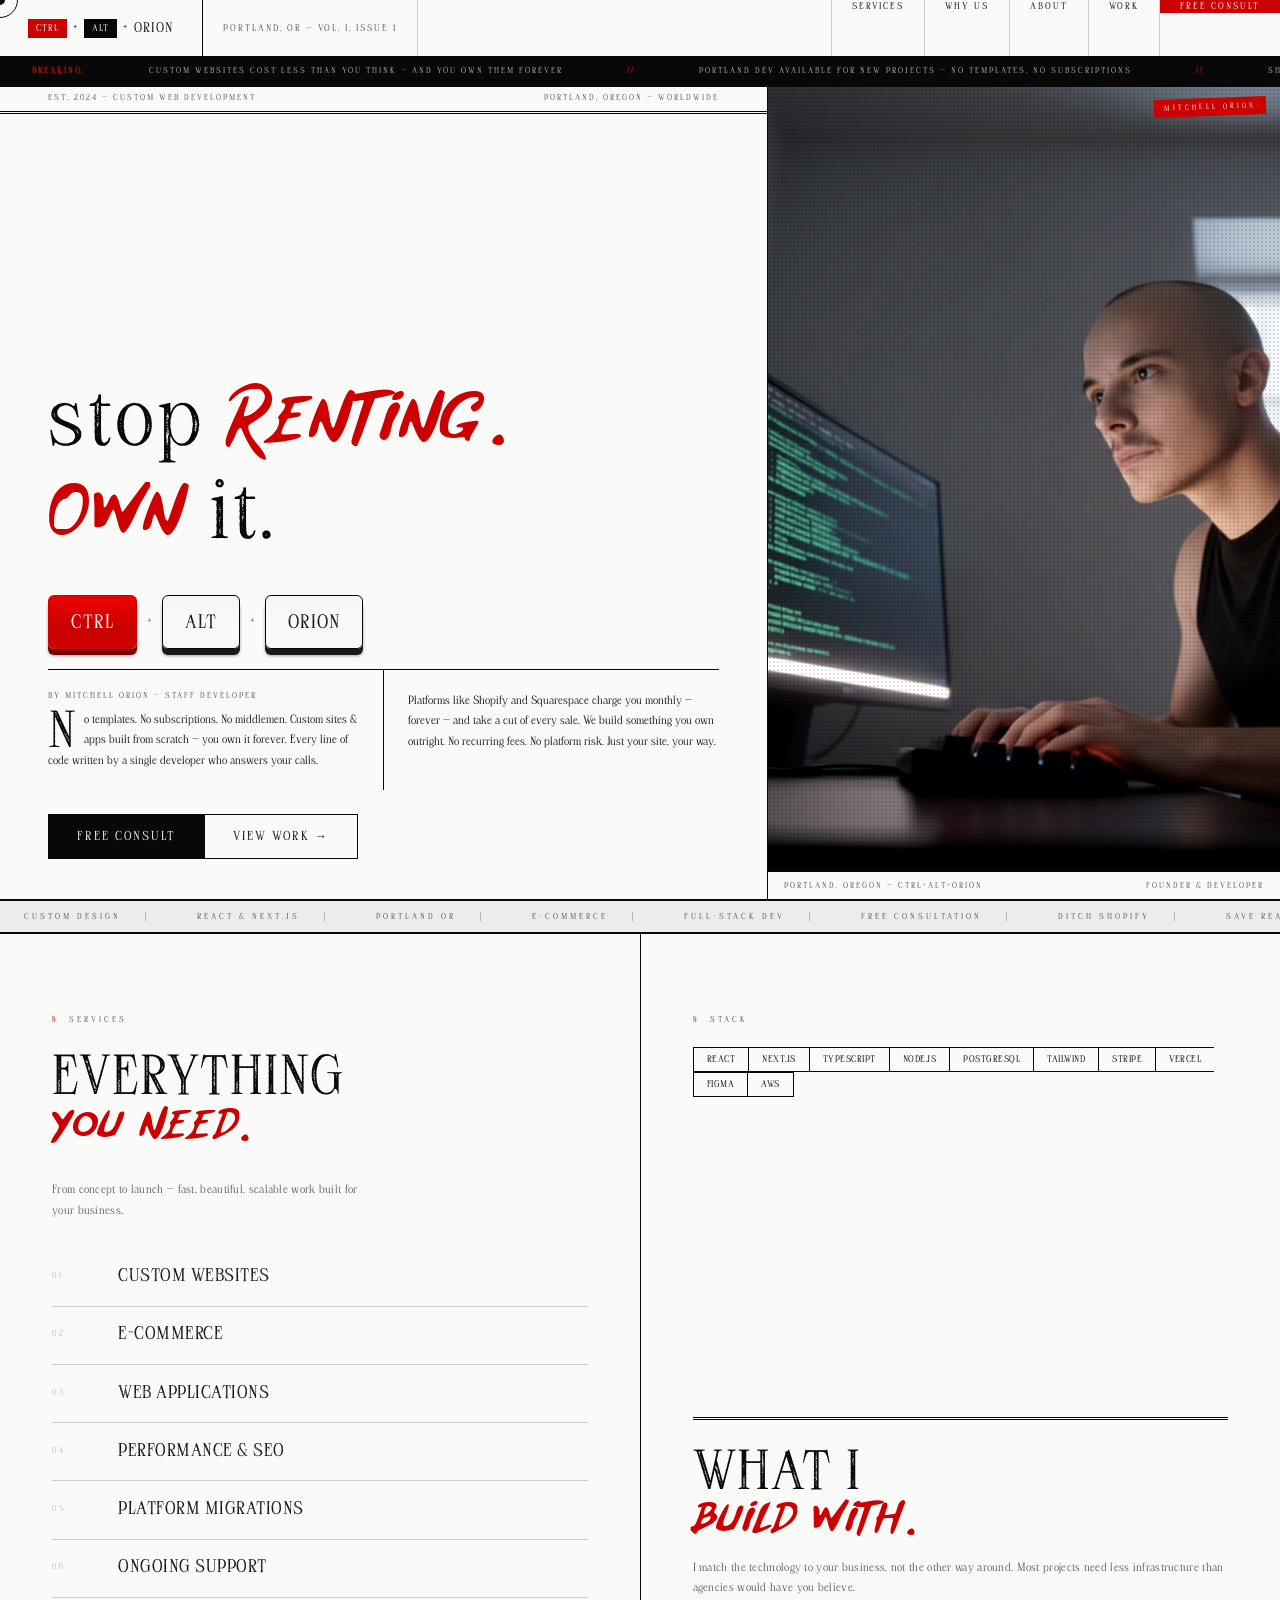
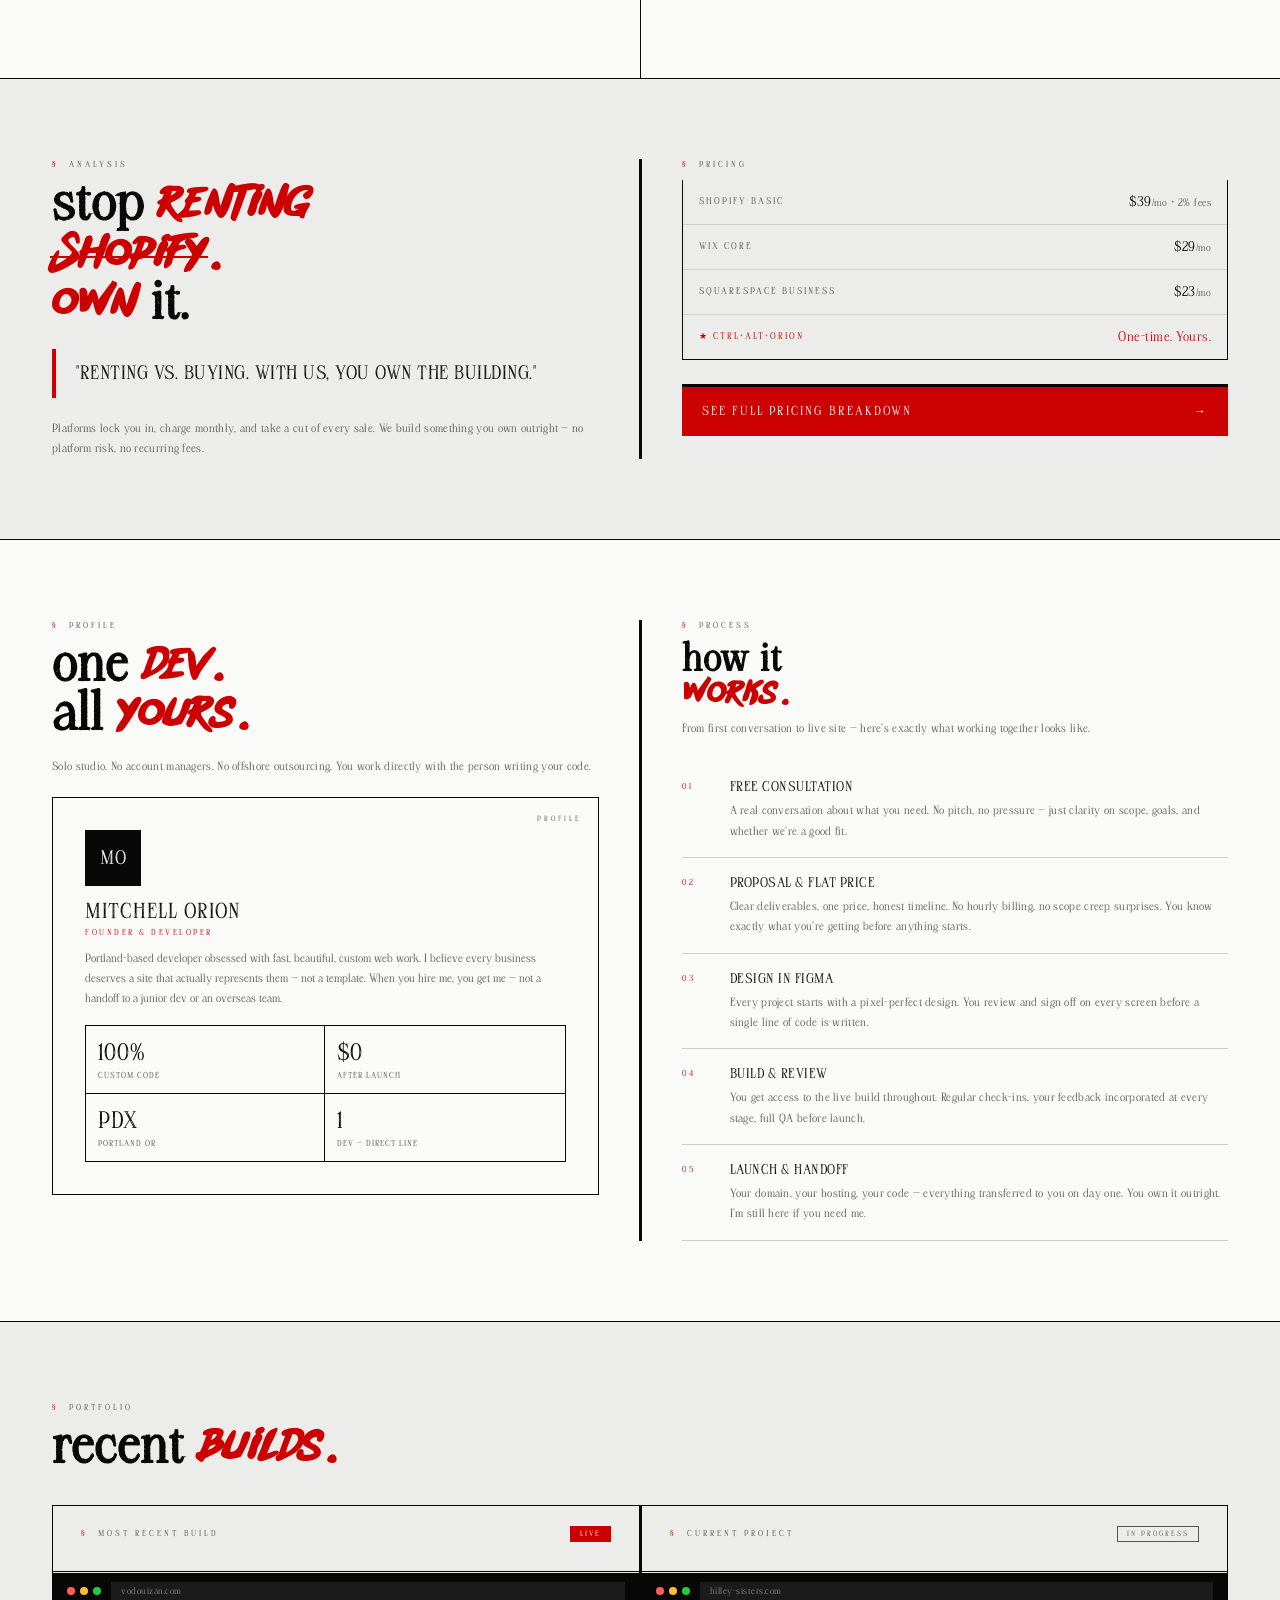
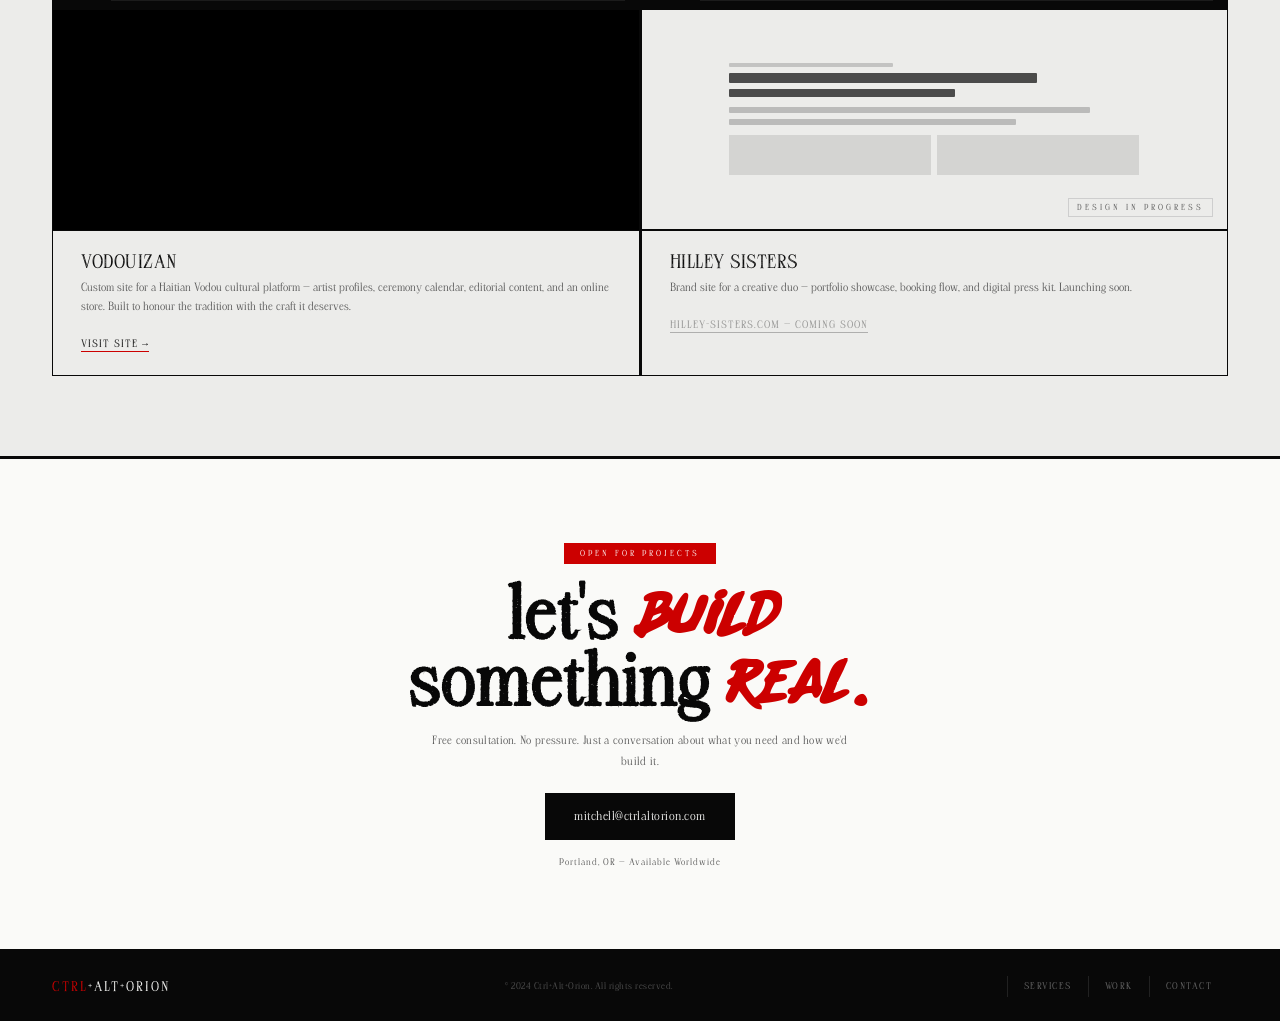
==== index.html @ b503954f "fix: rename v4d.html to index.html for Netlify deploy Netlify requires index.html as the default ent" ====
<!DOCTYPE html>
<html lang="en">
<head>
<meta charset="UTF-8"/><meta name="viewport" content="width=device-width,initial-scale=1.0"/>
<title>Ctrl+Alt+Orion — Broadsheet</title>
<style>
@import url("webfonts/Relaxe/stylesheet.css");
@import url("webfonts/Helvena_Black/stylesheet.css");
@import url('https://fonts.googleapis.com/css2?family=Playfair+Display:ital,wght@0,700;1,400&family=Inter:wght@300;400;500&display=swap');

@font-face{
    font-family: Relaxe;
    src: url('fonts/RailwayGank.ttf')format('truetype');
}
@font-face{
    font-family: 'GhostinJingle';
    src: url('fonts/GhostinJingle.ttf') format('truetype');
}
@font-face{
    font-family: 'ClevonStamp';
    src: url('fonts/ClevonStamp.ttf') format('truetype');
}
@font-face{
    font-family: "Helvena Black";
    font-style: normal;
    font-variant: normal;
    font-weight: 300;
    line-height: 0pc;
}
*,*::before,*::after{margin:0;padding:0;box-sizing:border-box;}
:root{
  --bg:#FAFAF8;--ink:#080808;--red:#CC0000;--muted:#555;--light:#ECECEA;
  --border:1px solid #CECECE;--border-ink:1px solid #080808;
}
html{scroll-behavior:smooth;}
body{background:var(--bg);color:var(--ink);font-family:'ClevonStamp',monospace;overflow-x:hidden;cursor:none;}

/* CURSOR */
#cd{width:10px;height:10px;background:var(--ink);border-radius:50%;position:fixed;top:0;left:0;pointer-events:none;z-index:9999;transform:translate(-50%,-50%);}
#cr{width:36px;height:36px;border:var(--border-ink);border-radius:50%;position:fixed;top:0;left:0;pointer-events:none;z-index:9998;transform:translate(-50%,-50%);transition:width .15s,height .15s;}
body.ch #cr{width:52px;height:52px;border-color:var(--red);}
body.ch #cd{background:var(--red);}

/* HUD */
#hud{position:fixed;bottom:0;right:0;z-index:500;background:var(--ink);color:var(--bg);padding:8px 18px;font-family:'ClevonStamp',monospace;font-size:9px;letter-spacing:3px;text-transform:uppercase;border-top:var(--border-ink);border-left:var(--border-ink);opacity:0;transition:opacity .2s;}
#hud.vis{opacity:1;}

@keyframes fu{from{opacity:0;transform:translateY(20px)}to{opacity:1;transform:translateY(0)}}
@keyframes mq{0%{transform:translateX(0)}100%{transform:translateX(-50%)}}
@keyframes tickertape{0%{transform:translateX(0)}100%{transform:translateX(-50%)}}
@keyframes blink{0%,100%{opacity:1}50%{opacity:0}}
/* newsprint noise */
@keyframes noise{0%{background-position:0 0}100%{background-position:100% 100%}}

/* NAV — masthead */
#nav{position:fixed;inset:0 0 auto 0;z-index:200;background:var(--bg);border-bottom:3px solid var(--ink);}
.nav-top{display:flex;align-items:stretch;height:56px;}
.nav-logo{font-family:'ClevonStamp',sans-serif;font-size:13px;letter-spacing:1px;text-decoration:none;color:var(--ink);display:flex;align-items:center;padding:0 28px;border-right:var(--border-ink);text-transform:uppercase;gap:6px;}
.nkm{display:inline-flex;align-items:center;justify-content:center;background:var(--ink);padding:3px 8px;font-size:9px;letter-spacing:1px;color:var(--bg);}
.nkm.c{background:var(--red);color:#fff;}
.nav-date{display:flex;align-items:center;padding:0 20px;font-size:9px;letter-spacing:2px;color:var(--muted);text-transform:uppercase;border-right:var(--border);}
.nav-links{display:flex;align-items:stretch;list-style:none;margin-left:auto;}
.nav-links li{border-left:var(--border);}
.nav-links a{display:flex;align-items:center;padding:0 20px;font-size:9px;letter-spacing:2px;text-transform:uppercase;text-decoration:none;color:var(--ink);transition:background .12s,color .12s;}
.nav-links a:hover{background:var(--ink);color:var(--bg);}
.nav-links a.cta{background:var(--red);color:#fff;}
.nav-links a.cta:hover{background:var(--ink);}
/* ticker below nav */
.ticker{background:var(--ink);color:var(--bg);overflow:hidden;height:28px;display:flex;align-items:center;font-size:8px;letter-spacing:2px;text-transform:uppercase;}
.ticker-inner{display:flex;white-space:nowrap;width:max-content;animation:tickertape 20s linear infinite;}
.tick{padding:0 32px;color:rgba(255,255,255,.7);}
.tick.red{color:var(--red);font-weight:bold;}
#nav-toggle{display:none;align-items:center;justify-content:center;background:none;border:none;border-left:var(--border);cursor:none;padding:0 20px;margin-left:auto;}
#nav-toggle span{display:block;width:18px;height:1.5px;background:var(--ink);margin:4.5px 0;}
#mmenu{display:none;position:fixed;inset:0;z-index:190;background:var(--bg);flex-direction:column;align-items:flex-start;justify-content:center;gap:0;border-right:var(--border-ink);}
#mmenu.open{display:flex;}
#mmenu a{font-family:'ClevonStamp',sans-serif;font-size:clamp(28px,6vw,56px);color:var(--ink);text-decoration:none;letter-spacing:2px;text-transform:uppercase;padding:16px 52px;border-bottom:var(--border-ink);width:100%;transition:background .12s;}
#mmenu a:first-child{border-top:var(--border-ink);}
#mmenu a:hover{background:var(--light);}

/* HERO — broadsheet layout */
#hero{min-height:100vh;display:grid;grid-template-columns:1fr 40%;position:relative;overflow:hidden;padding-top:84px;border-bottom:var(--border-ink);}
.hero-left{display:grid;grid-template-rows:auto 1fr;border-right:var(--border-ink);}
.hero-col1{padding:40px 48px;display:flex;flex-direction:column;justify-content:flex-end;}
.edition-bar{display:flex;align-items:center;justify-content:space-between;padding:8px 48px;border-bottom:3px double var(--ink);background:var(--bg);}
.edition-l{font-size:8px;letter-spacing:2px;color:var(--muted);text-transform:uppercase;}
.edition-r{font-size:8px;letter-spacing:2px;color:var(--muted);text-transform:uppercase;}
.big-headline{font-size:clamp(34px,6.5vw,92px);line-height:1.05;letter-spacing:3px;color:var(--ink);margin-bottom:16px;animation:fu .5s ease both;}
.big-headline .hl-stamp{font-family:'ClevonStamp',sans-serif;letter-spacing:4px;}
.big-headline .hl-fancy{font-family:'GhostinJingle',sans-serif;color:var(--red);letter-spacing:4px;}
.col-rule{display:grid;grid-template-columns:1fr 1fr;gap:0;border-top:var(--border-ink);margin-top:20px;}
.col1{padding:20px 24px 20px 0;border-right:var(--border-ink);}
.col2{padding:20px 0 20px 24px;}
.dropcap::first-letter{font-family:'ClevonStamp',sans-serif;font-size:48px;float:left;line-height:.75;padding-right:8px;padding-top:4px;color:var(--ink);}
.coltext{font-size:11px;line-height:1.85;color:var(--ink);}
.byline{font-size:8px;letter-spacing:2px;text-transform:uppercase;color:var(--muted);margin-bottom:8px;}
.hkeys{display:flex;align-items:center;gap:10px;margin-top:20px;flex-wrap:wrap;}
.key{display:inline-flex;align-items:center;justify-content:center;background:linear-gradient(180deg,#f5f5f3 0%,var(--bg) 60%);border:var(--border-ink);border-radius:6px;box-shadow:0 6px 0 #1a1a1a,0 7px 3px rgba(0,0,0,.35);padding:14px 22px;font-family:'ClevonStamp',sans-serif;font-size:clamp(12px,2vw,18px);letter-spacing:1px;color:var(--ink);cursor:pointer;user-select:none;transition:transform .08s,box-shadow .08s;}
.key.pressed{transform:translateY(5px);box-shadow:0 1px 0 #1a1a1a,0 2px 2px rgba(0,0,0,.25);}
.key.kc{background:linear-gradient(180deg,#e00 0%,var(--red) 60%);border-color:var(--red);box-shadow:0 6px 0 #7a0000,0 7px 3px rgba(0,0,0,.35);color:#fff;}
.key.kc.pressed{box-shadow:0 1px 0 #7a0000,0 2px 2px rgba(0,0,0,.25);}
.kplus{font-size:14px;color:var(--muted);}
.hctas{display:flex;gap:0;margin-top:24px;}
.bp{display:inline-flex;align-items:center;gap:8px;background:var(--ink);color:var(--bg);text-decoration:none;padding:13px 28px;font-family:'ClevonStamp',sans-serif;font-size:12px;letter-spacing:2px;text-transform:uppercase;border:var(--border-ink);transition:background .12s,color .12s;}
.bp:hover{background:var(--red);}
.bs{display:inline-flex;align-items:center;gap:8px;background:transparent;color:var(--ink);text-decoration:none;padding:13px 28px;font-family:'ClevonStamp',sans-serif;font-size:12px;letter-spacing:2px;text-transform:uppercase;border:var(--border-ink);border-left:none;transition:background .12s,color .12s;}
.bs:hover{background:var(--light);}

/* right panel */
.hero-right{position:relative;overflow:hidden;}
.img-panel{position:absolute;inset:0;background-color:var(--ink);background-image:url('images/mitchell.png');background-size:cover;background-position:center top;filter:grayscale(40%) contrast(1.1);}
/* halftone overlay */
.img-panel::after{content:'';position:absolute;inset:0;background-image:radial-gradient(circle,rgba(0,0,0,.12) 1px,transparent 1px);background-size:4px 4px;pointer-events:none;}
/* caption bar */
.img-caption{position:absolute;bottom:0;left:0;right:0;background:var(--bg);border-top:var(--border-ink);padding:8px 16px;font-size:8px;letter-spacing:2px;text-transform:uppercase;color:var(--muted);display:flex;justify-content:space-between;z-index:2;}
/* photo credit stamp */
.photo-stamp{position:absolute;top:14px;right:14px;background:var(--red);color:#fff;padding:4px 10px;font-size:7px;letter-spacing:3px;text-transform:uppercase;z-index:2;transform:rotate(-2deg);}

/* MARQUEE */
.mwrap{background:var(--light);border-top:var(--border-ink);border-bottom:var(--border-ink);overflow:hidden;}
.mtrack{display:flex;width:max-content;animation:mq 22s linear infinite;}
.mitem{font-family:'ClevonStamp',monospace;font-size:8px;color:var(--muted);letter-spacing:3px;text-transform:uppercase;white-space:nowrap;padding:10px 24px;display:flex;align-items:center;gap:24px;}
.mitem::after{content:'|';color:var(--border-ink);}

/* SECTIONS */
.sec{padding:80px 52px;border-top:var(--border-ink);}
.slabel{font-size:8px;letter-spacing:3px;text-transform:uppercase;color:var(--muted);margin-bottom:10px;display:flex;align-items:center;gap:10px;}
.slabel::before{content:'§';color:var(--red);}
.stitle{font-family:'ClevonStamp',sans-serif;font-size:clamp(22px,4.5vw,52px);line-height:.9;letter-spacing:1px;margin-bottom:16px;color:var(--ink);}
.stitle em{font-family:'GhostinJingle',sans-serif;color:var(--red);font-style:normal;text-transform:none;letter-spacing:2px;}
.sdesc{color:var(--muted);font-size:11px;line-height:1.85;max-width:540px;letter-spacing:.3px;}
.rv{opacity:0;transform:translateY(16px);transition:opacity .5s,transform .5s;}
.rv.vis{opacity:1;transform:none;}
.d1{transition-delay:.1s;}.d2{transition-delay:.2s;}.d3{transition-delay:.3s;}
.column-rule{width:100%;border-top:3px double var(--ink);margin:12px 0;}


/* shared column separator */
.col-sep{background:var(--ink);width:3px;align-self:stretch;}

/* WHY — two-column editorial */
#why{background:var(--light);}
.winn{max-width:1200px;margin:0 auto;display:grid;grid-template-columns:1fr 3px 1fr;gap:0;}
.wleft{padding-right:40px;}
.wright{padding-left:40px;}
.pull-quote{border-left:4px solid var(--red);padding:14px 20px;margin:20px 0;font-family:'ClevonStamp',sans-serif;font-size:18px;line-height:1.15;text-transform:uppercase;letter-spacing:.5px;}
.plist{display:flex;flex-direction:column;gap:0;margin-top:12px;}
.pitem{display:flex;align-items:center;gap:14px;border-bottom:var(--border);padding:14px 0;transition:padding-left .15s;}
.pitem:hover{padding-left:6px;background:transparent;}
.pitem:hover .pt strong{color:var(--red);}
.pico{width:30px;height:30px;border:var(--border-ink);display:flex;align-items:center;justify-content:center;font-size:12px;flex-shrink:0;}
.pt{flex:1;}.pt strong{display:block;font-size:12px;font-family:'ClevonStamp',sans-serif;text-transform:uppercase;letter-spacing:.5px;margin-bottom:2px;transition:color .15s;}
.pt span{font-size:9px;color:var(--muted);}
.psave{font-size:12px;font-family:'ClevonStamp',sans-serif;color:var(--muted);}
.pitem.us{background:var(--bg);}
.pitem.us .pt strong{color:var(--red);}
.pitem.us .psave{color:var(--red);}
.strike{position:relative;display:inline;}
.strike::after{content:'';position:absolute;left:-2px;right:-2px;top:52%;height:2px;background:var(--red);}

/* PRICING MODAL */
.pricing-teaser{border:var(--border-ink);border-top:none;margin-top:0;}
.pricing-row{display:flex;align-items:center;justify-content:space-between;padding:13px 16px;border-bottom:var(--border);}
.pricing-row:last-child{border-bottom:none;}
.pr-name{font-size:9px;letter-spacing:2px;text-transform:uppercase;color:var(--muted);}
.pr-cost{font-family:'ClevonStamp',sans-serif;font-size:13px;letter-spacing:.5px;color:var(--ink);}
.pricing-row.ours .pr-name{color:var(--red);}
.pricing-row.ours .pr-cost{color:var(--red);}
.pricing-open-btn{
  display:flex;align-items:center;justify-content:space-between;width:100%;
  background:var(--red);color:#fff;border:none;border-top:3px solid var(--ink);
  padding:16px 20px;font-family:'ClevonStamp',sans-serif;font-size:12px;
  letter-spacing:2px;text-transform:uppercase;cursor:none;transition:background .12s;
  margin-top:24px;
}
.pricing-open-btn:hover{background:var(--ink);}

#pricing-overlay{
  display:none;position:fixed;inset:0;background:rgba(8,8,8,.9);z-index:300;
  align-items:flex-start;justify-content:center;padding:24px;overflow-y:auto;
}
#pricing-overlay.open{display:flex;}
#pricing-modal{
  background:var(--bg);border:var(--border-ink);border-top:4px solid var(--red);
  width:100%;max-width:840px;padding:52px;margin:auto;
}
.pm-head{margin-bottom:36px;}
.pm-title{font-family:'ClevonStamp',sans-serif;font-size:clamp(22px,4vw,44px);line-height:.9;letter-spacing:1px;color:var(--ink);margin-bottom:6px;}
.pm-title em{font-family:'GhostinJingle',sans-serif;color:var(--red);font-style:normal;letter-spacing:2px;}
.pm-sub{font-size:11px;color:var(--muted);line-height:1.85;letter-spacing:.3px;}

.pm-slider{display:flex;align-items:center;gap:16px;padding:16px 20px;border:var(--border-ink);margin-bottom:28px;}
.pm-slider label{font-size:8px;letter-spacing:3px;text-transform:uppercase;color:var(--muted);white-space:nowrap;}
.pm-slider input[type=range]{flex:1;accent-color:var(--red);}
.pm-slider span{font-family:'ClevonStamp',sans-serif;font-size:16px;letter-spacing:1px;min-width:72px;text-align:right;}

.pm-price{border:3px solid var(--red);padding:22px 24px;margin-bottom:32px;display:flex;align-items:baseline;justify-content:space-between;gap:12px;flex-wrap:wrap;}
.pm-price .lbl{font-size:8px;letter-spacing:3px;text-transform:uppercase;color:var(--muted);}
.pm-price .amt{font-family:'ClevonStamp',sans-serif;font-size:clamp(32px,5vw,56px);line-height:.9;letter-spacing:1px;color:var(--red);}
.pm-price .note{font-size:10px;color:var(--muted);letter-spacing:.5px;align-self:flex-end;}

.pm-slabel{font-size:8px;letter-spacing:3px;text-transform:uppercase;color:var(--muted);margin-bottom:12px;display:flex;align-items:center;gap:8px;}
.pm-slabel::before{content:'§';color:var(--red);}

.pm-addons{display:grid;grid-template-columns:repeat(auto-fill,minmax(195px,1fr));gap:0;border:var(--border-ink);margin-bottom:32px;}
.pm-addon{border-right:var(--border-ink);border-bottom:var(--border-ink);padding:10px 14px;cursor:none;display:flex;align-items:center;justify-content:space-between;gap:8px;transition:background .12s;user-select:none;}
.pm-addon:hover{background:var(--light);}
.pm-addon.on{background:var(--light);}
.pm-addon .aname{font-size:11px;color:var(--ink);letter-spacing:.3px;}
.pm-addon .aprice{font-size:10px;color:var(--muted);}
.pm-addon.on .aprice{color:var(--red);}
.pm-addon .pm-chk{width:14px;height:14px;border:var(--border-ink);flex-shrink:0;display:flex;align-items:center;justify-content:center;}
.pm-addon.on .pm-chk{background:var(--red);border-color:var(--red);}
.pm-addon.on .pm-chk::after{content:'';display:block;width:6px;height:4px;border-left:2px solid #fff;border-bottom:2px solid #fff;transform:rotate(-45deg) translateY(-1px);}

.pm-yr-row{display:flex;margin-bottom:8px;}
.pm-yr-row button{flex:1;padding:10px;font-family:'ClevonStamp',sans-serif;font-size:10px;letter-spacing:2px;text-transform:uppercase;border:var(--border-ink);border-right:none;background:transparent;color:var(--muted);cursor:none;transition:.12s;}
.pm-yr-row button:last-child{border-right:var(--border-ink);}
.pm-yr-row button.on{background:var(--ink);color:var(--bg);border-color:var(--ink);}
.pm-yr-row button:hover:not(.on){background:var(--light);}
.pm-yr-note{font-size:10px;color:var(--muted);letter-spacing:.5px;margin-bottom:20px;}

.pm-table{width:100%;border-collapse:collapse;font-size:11px;margin-bottom:32px;}
.pm-table th{text-align:left;padding:8px 12px;font-size:8px;letter-spacing:2px;text-transform:uppercase;color:var(--muted);border-bottom:3px solid var(--ink);}
.pm-table td{padding:9px 12px;border-bottom:var(--border);vertical-align:middle;color:var(--muted);}
.pm-table tr.you td{color:var(--ink);font-family:'ClevonStamp',sans-serif;letter-spacing:.5px;}
.pm-table tr.you td:first-child{color:var(--red);}
.pm-table .ptag{display:inline-block;font-size:9px;padding:1px 7px;border:var(--border);color:var(--muted);margin-left:4px;letter-spacing:.5px;}
.pm-table .ptag.r{border-color:var(--red);color:var(--red);}
.pm-save{color:#2e7d32;font-size:10px;letter-spacing:.3px;}
.pm-save.loss{color:var(--red);}

.pm-close{display:block;width:100%;padding:14px;background:transparent;border:var(--border-ink);font-family:'ClevonStamp',sans-serif;font-size:11px;letter-spacing:2px;text-transform:uppercase;color:var(--muted);cursor:none;transition:.12s;}
.pm-close:hover{background:var(--ink);color:var(--bg);border-color:var(--ink);}

/* ABOUT */
#about{background:var(--bg);}
.ainn{max-width:1200px;margin:0 auto;display:grid;grid-template-columns:1fr 3px 1fr;gap:0;}
.acard{border:var(--border-ink);padding:32px;position:relative;margin-right:40px;overflow:hidden;}
.acard::before{content:'PROFILE';position:absolute;top:16px;right:16px;font-size:7px;letter-spacing:3px;color:var(--muted);text-transform:uppercase;}
.avtr{width:56px;height:56px;background:var(--ink);display:flex;align-items:center;justify-content:center;font-family:'ClevonStamp',sans-serif;font-size:18px;color:var(--bg);margin-bottom:12px;letter-spacing:1px;}
.an{font-family:'ClevonStamp',sans-serif;font-size:20px;letter-spacing:1px;text-transform:uppercase;margin-bottom:2px;}
.ar{font-size:8px;color:var(--red);letter-spacing:2.5px;text-transform:uppercase;margin-bottom:10px;}
.ab{font-size:11px;color:var(--muted);line-height:1.85;}
.sgrd{display:grid;grid-template-columns:1fr 1fr;gap:0;margin-top:16px;border:var(--border-ink);}
.st{padding:12px;border-right:var(--border-ink);border-bottom:var(--border-ink);}
.st:nth-child(2n){border-right:none;}.st:nth-child(n+3){border-bottom:none;}
.sv{font-family:'ClevonStamp',sans-serif;font-size:22px;letter-spacing:1px;}
.sl{font-size:8px;color:var(--muted);letter-spacing:1px;text-transform:uppercase;margin-top:2px;}
.taglist{display:flex;flex-wrap:wrap;gap:0;margin-top:18px;}
.tag{border:var(--border-ink);border-right:none;color:var(--ink);padding:4px 10px;font-size:9px;letter-spacing:.5px;transition:background .12s;cursor:default;}
.tag:last-child{border-right:var(--border-ink);}
.tag:hover{background:var(--ink);color:var(--bg);}

/* WORK */
#work{background:var(--light);}
.whdr{max-width:1200px;margin:0 auto 32px;}
.wgrid{display:grid;grid-template-columns:repeat(auto-fit,minmax(420px,1fr));gap:0;max-width:1200px;margin:0 auto;border:var(--border-ink);}
.wcard{overflow:hidden;cursor:pointer;border-right:var(--border-ink);}
.wcard:hover .bprev{filter:grayscale(0%);}
.bbar{display:flex;align-items:center;gap:10px;padding:8px 14px;background:var(--ink);border-bottom:var(--border-ink);}
.bdots{display:flex;gap:5px;}.bd{width:8px;height:8px;border-radius:50%;}
.bdr{background:#FF5F56;}.bdy{background:#FFBD2E;}.bdg{background:#27C93F;}
.burl{flex:1;background:rgba(255,255,255,.08);padding:3px 10px;font-size:9px;color:rgba(255,255,255,.4);letter-spacing:.5px;}
.bprev{height:200px;display:flex;align-items:center;justify-content:center;position:relative;overflow:hidden;filter:grayscale(60%);transition:filter .3s;}
.bvod{background:linear-gradient(135deg,#2d1000,#4a1a00);}
.bhil{background:linear-gradient(135deg,#001428,#00203f);}
.pvod{position:absolute;inset:0;background:radial-gradient(ellipse at 50% 60%,rgba(204,0,0,.3) 0%,transparent 65%);}
.phil{position:absolute;inset:0;background:radial-gradient(ellipse at 50% 60%,rgba(204,0,0,.2) 0%,transparent 65%);}
.pbody{position:relative;z-index:1;text-align:center;}
.pem{font-size:40px;display:block;margin-bottom:6px;}
.pn{font-family:'ClevonStamp',sans-serif;font-size:20px;color:#fff;letter-spacing:1px;text-transform:uppercase;}
.ps{font-size:9px;color:rgba(255,255,255,.4);letter-spacing:1px;margin-top:3px;}
.winfo{padding:22px 24px;border-top:var(--border-ink);}
.wbadge{display:inline-block;padding:2px 9px;font-size:7px;letter-spacing:2px;text-transform:uppercase;margin-bottom:9px;border:var(--border-ink);}
.wlive{background:var(--red);border-color:var(--red);color:#fff;}
.wwip{border-color:var(--muted);color:var(--muted);}
.wtitle{font-family:'ClevonStamp',sans-serif;font-size:18px;letter-spacing:.5px;text-transform:uppercase;margin-bottom:6px;line-height:1.1;}
.wdesc{color:var(--muted);font-size:11px;line-height:1.7;margin-bottom:14px;}
.wlink{display:inline-flex;align-items:center;gap:5px;color:var(--ink);font-size:10px;letter-spacing:1px;text-transform:uppercase;text-decoration:none;transition:gap .2s;border-bottom:1px solid var(--red);}
.wlink:hover{gap:9px;}

/* CONTACT */
#contact{background:var(--bg);border-top:3px solid var(--ink);}
.cwrap{max-width:800px;margin:0 auto;text-align:center;}
.fpill{display:inline-flex;align-items:center;gap:8px;background:var(--red);color:#fff;padding:5px 16px;font-size:8px;letter-spacing:3px;text-transform:uppercase;margin-bottom:20px;}
.ctitle{font-family:'ClevonStamp',sans-serif;font-size:clamp(28px,6vw,72px);line-height:.88;letter-spacing:1px;color:var(--ink);margin-bottom:12px;}
.ctitle em{font-family:'GhostinJingle',sans-serif;font-style:normal;color:var(--red);letter-spacing:2px;}
.sdesc-w{color:var(--muted);font-size:11px;line-height:1.85;max-width:420px;margin:0 auto 10px;letter-spacing:.3px;}
.epill{display:inline-flex;align-items:center;gap:10px;background:var(--ink);border:var(--border-ink);padding:14px 28px;font-size:12px;letter-spacing:.5px;color:var(--bg);text-decoration:none;margin:12px 0 16px;transition:background .12s;}
.epill:hover{background:var(--red);}
.cloc{font-size:9px;color:var(--muted);letter-spacing:1px;}

footer{background:var(--ink);border-top:3px solid var(--ink);padding:24px 52px;display:flex;align-items:center;justify-content:space-between;flex-wrap:wrap;gap:12px;}
.flogo{font-family:'ClevonStamp',sans-serif;font-size:13px;letter-spacing:2px;text-transform:uppercase;color:var(--bg);}
.fc{color:var(--red);}
.fcopy{font-size:9px;color:rgba(255,255,255,.3);letter-spacing:.5px;}
.flinks{display:flex;gap:0;}
.flinks a{color:rgba(255,255,255,.4);text-decoration:none;font-size:9px;letter-spacing:1.5px;text-transform:uppercase;transition:color .15s;padding:4px 16px;border-left:1px solid rgba(255,255,255,.1);}
.flinks a:hover{color:var(--red);}
#cd {
}

@media(max-width:960px){
  #nav-toggle{display:flex;}.nav-links{display:none;}
  .hero-right{display:none;}
  #hero{grid-template-columns:1fr;}
  .hero-left{display:block;}
  .hero-col1{padding:80px 24px 40px;}
  .edition-bar{padding:8px 24px;}
  .col-rule{grid-template-columns:1fr;}
  .col1{border-right:none;border-bottom:var(--border-ink);padding-right:0;padding-bottom:20px;margin-bottom:20px;}
  .col2{padding-left:0;}
  .sec{padding:60px 24px;}
  .col-sep{display:none;}
  .winn{grid-template-columns:1fr;}
  .wleft{padding-right:0;border-bottom:var(--border-ink);padding-bottom:40px;margin-bottom:40px;}
  .wright{padding-left:0;}
  .ainn{grid-template-columns:1fr;}
  .ainn > div.rv:first-child{border-bottom:var(--border-ink);padding-bottom:40px;margin-bottom:40px;}
  .acard{margin-right:0;margin-bottom:28px;}
  .wgrid{grid-template-columns:1fr;}
  footer{flex-direction:column;text-align:center;}
}

/* ── SERVICES + STACK ── */
#services.sec{padding:0;}
#services .page{display:grid;grid-template-columns:1fr 1px 1fr;min-height:600px;}
#services .divider{background:var(--ink);width:1px;}
#services .left{padding:80px 52px;display:flex;flex-direction:column;gap:1.8rem;border-right:none;}
#services .right{padding:80px 52px;display:flex;flex-direction:column;justify-content:space-between;}

/* label — matches .slabel used across site */
#services .section-label{font-size:8px;letter-spacing:3px;text-transform:uppercase;color:var(--muted);display:flex;align-items:center;gap:10px;}
#services .section-label::before{content:'§';color:var(--red);}

/* headlines — ClevonStamp like every other section title */
#services .intro-headline{font-family:'ClevonStamp',sans-serif;font-size:clamp(22px,4.5vw,52px);line-height:.9;letter-spacing:1px;text-transform:uppercase;color:var(--ink);}
#services .intro-headline em{font-family:'GhostinJingle',sans-serif;color:var(--red);font-style:normal;text-transform:none;letter-spacing:2px;}
#services .intro-sub{font-size:11px;color:var(--muted);line-height:1.85;letter-spacing:.3px;max-width:320px;}

/* service rows */
#services .services-list{display:flex;flex-direction:column;}
#services .svc{display:grid;grid-template-columns:50px 1fr auto;align-items:start;gap:1rem;padding:1.1rem 0;border-bottom:var(--border);cursor:pointer;}
#services .svc:hover .svc-num{color:var(--red);}
#services .svc:hover .svc-arrow{opacity:1;transform:translateX(0);}
#services .svc-num{font-size:8px;letter-spacing:3px;text-transform:uppercase;color:#bbb;padding-top:4px;transition:color 0.2s;}
#services .svc-name{font-family:'ClevonStamp',sans-serif;font-size:clamp(13px,1.6vw,17px);letter-spacing:.5px;text-transform:uppercase;color:var(--ink);line-height:1.2;}
#services .svc-copy{font-size:11px;color:var(--muted);line-height:1.85;letter-spacing:.3px;max-height:0;overflow:hidden;opacity:0;transition:max-height 0.35s ease,opacity 0.3s ease,margin 0.3s ease;}
#services .svc.open .svc-copy{max-height:100px;opacity:1;margin-top:6px;}
#services .svc-arrow{font-size:13px;color:var(--red);opacity:0;transform:translateX(-6px);transition:opacity 0.2s,transform 0.2s;padding-top:4px;user-select:none;}
#services .svc.open .svc-arrow{opacity:1;transform:rotate(90deg) translateX(-2px);}

/* stack / right panel */
#services .stack-top{display:flex;flex-direction:column;gap:1.4rem;}
#services .tags-wrap{display:flex;flex-wrap:wrap;gap:0;}
#services .tag{font-size:9px;letter-spacing:.5px;text-transform:uppercase;color:var(--ink);border:var(--border-ink);border-right:none;padding:5px 13px;cursor:pointer;transition:background 0.12s,color 0.12s;font-weight:400;font-family:'ClevonStamp',monospace;}
#services .tag:last-child{border-right:var(--border-ink);}
#services .tag:hover{background:var(--ink);color:var(--bg);}
#services .tag.active{background:var(--red);border-color:var(--red);color:#fff;}
#services .stack-preview{margin-top:1.4rem;border:var(--border-ink);overflow:hidden;display:none;}
#services .stack-preview.visible{display:block;}
#services .preview-bar{display:flex;align-items:center;justify-content:space-between;padding:8px 14px;border-bottom:var(--border-ink);background:var(--light);}
#services .preview-tech{font-family:'ClevonStamp',sans-serif;font-size:9px;letter-spacing:3px;text-transform:uppercase;color:var(--red);}
#services .preview-use{font-size:9px;color:var(--muted);letter-spacing:1px;text-transform:uppercase;}
#services .preview-desc{font-size:11px;color:var(--muted);line-height:1.85;letter-spacing:.3px;padding:10px 14px;border-bottom:var(--border);}
#services .preview-demo{padding:14px;background:var(--bg);min-height:120px;font-size:12px;}
#services .stack-bottom{border-top:3px double var(--ink);padding-top:1.8rem;margin-top:2rem;}
#services .stack-headline{font-family:'ClevonStamp',sans-serif;font-size:clamp(22px,4.5vw,52px);line-height:.9;letter-spacing:1px;text-transform:uppercase;color:var(--ink);margin-bottom:0.75rem;}
#services .stack-headline em{font-family:'GhostinJingle',sans-serif;color:var(--red);font-style:normal;text-transform:none;letter-spacing:2px;}
#services .stack-body{font-size:11px;color:var(--muted);line-height:1.85;letter-spacing:.3px;}

/* process steps */
.proc-list{display:flex;flex-direction:column;gap:0;margin-top:24px;}
.proc-item{display:grid;grid-template-columns:48px 1fr;gap:0;padding:16px 0;border-bottom:var(--border);align-items:start;}
.proc-num{font-size:8px;letter-spacing:3px;text-transform:uppercase;color:var(--red);padding-top:3px;}
.proc-title{font-family:'ClevonStamp',sans-serif;font-size:13px;letter-spacing:.5px;text-transform:uppercase;color:var(--ink);margin-bottom:4px;}
.proc-desc{font-size:11px;color:var(--muted);line-height:1.85;letter-spacing:.3px;}
/* work editorial split */
.work-split{display:grid;grid-template-columns:1fr 3px 1fr;gap:0;max-width:1200px;margin:0 auto;border:var(--border-ink);}
.work-col{display:flex;flex-direction:column;overflow:hidden;}
.work-col-hdr{padding:20px 28px;border-bottom:3px double var(--ink);display:flex;align-items:baseline;justify-content:space-between;gap:12px;}
.work-col-hdr .slabel{margin-bottom:0;}
.work-split .col-sep{background:var(--ink);width:3px;}
.wcard-inner{padding:0;}
.wcard-inner .bbar{background:var(--ink);}
.wcard-inner .winfo{padding:22px 28px;border-top:var(--border-ink);}
.wcard-inner .bprev{height:220px;}
.wcard-inner .burl{color:rgba(255,255,255,.5);}
/* current project mockup */
.bprev-mock{height:220px;background:var(--light);display:flex;align-items:center;justify-content:center;position:relative;overflow:hidden;border-bottom:var(--border-ink);}
.mock-inner{display:flex;flex-direction:column;gap:6px;width:70%;opacity:.7;}
.mock-bar{height:6px;background:var(--ink);border-radius:1px;}
.mock-bar.short{width:55%;}
.mock-grid{display:grid;grid-template-columns:1fr 1fr;gap:6px;margin-top:4px;}
.mock-block{height:40px;background:var(--ink);opacity:.15;}
.mock-label{position:absolute;bottom:12px;right:14px;font-size:8px;letter-spacing:3px;text-transform:uppercase;color:var(--muted);border:var(--border);padding:3px 8px;}
@media(max-width:960px){
  .work-split{grid-template-columns:1fr;}
  .work-col~.work-col{border-top:var(--border-ink);}
}
@media(max-width:960px){
  #services .page{grid-template-columns:1fr;}
  #services .divider{display:none;}
  #services .left,#services .right{padding:60px 24px;}
}
</style>
</head>
<body>
<div id="cd"></div><div id="cr"></div>

<div id="mmenu">
  <a href="#services" onclick="cm()">Services</a>
  <a href="#why" onclick="cm()">Why Us</a>
  <a href="#about" onclick="cm()">About</a>
  <a href="#work" onclick="cm()">Work</a>
  <a href="#contact" onclick="cm()">Free Consult</a>
</div>

<nav id="nav">
  <div class="nav-top">
    <a class="nav-logo" href="#">
      <span class="nkm c">CTRL</span>+<span class="nkm">ALT</span>+<span>ORION</span>
    </a>
    <div class="nav-date">Portland, OR &mdash; Vol. I, Issue 1</div>
    <ul class="nav-links">
      <li><a href="#services">Services</a></li>
      <li><a href="#why">Why Us</a></li>
      <li><a href="#about">About</a></li>
      <li><a href="#work">Work</a></li>
      <li><a href="#contact" class="cta">Free Consult</a></li>
    </ul>
    <button id="nav-toggle" onclick="tm()"><span></span><span></span><span></span></button>
  </div>
  <div class="ticker">
    <div class="ticker-inner">
      <span class="tick red">BREAKING:</span><span class="tick">Custom websites cost less than you think &mdash; and you own them forever</span>
      <span class="tick red">//</span><span class="tick">Portland dev available for new projects &mdash; no templates, no subscriptions</span>
      <span class="tick red">//</span><span class="tick">Shopify fees eating your margins? There's a better way</span>
      <span class="tick red">//</span><span class="tick">BREAKING:</span><span class="tick">Custom websites cost less than you think &mdash; and you own them forever</span>
      <span class="tick red">//</span><span class="tick">Portland dev available for new projects &mdash; no templates, no subscriptions</span>
      <span class="tick red">//</span><span class="tick">Shopify fees eating your margins? There's a better way</span>
    </div>
  </div>
</nav>

<section id="hero">
  <div class="hero-left">
    <div class="edition-bar">
      <span class="edition-l">Est. 2024 &mdash; Custom Web Development</span>
      <span class="edition-r">Portland, Oregon &mdash; Worldwide</span>
    </div>
    <div class="hero-col1">
      <div class="big-headline"><span class="hl-stamp">stop</span> <span class="hl-fancy">Renting.</span><br><span class="hl-fancy">Own</span> <span class="hl-stamp">it.</span></div>
      <div class="hkeys">
        <div class="key kc" id="kC" onclick="pk(this,event)">CTRL</div>
        <span class="kplus">+</span>
        <div class="key" id="kA" onclick="pk(this,event)">ALT</div>
        <span class="kplus">+</span>
        <div class="key" id="kO" onclick="pk(this,event)">ORION</div>
      </div>
      <div class="col-rule">
        <div class="col1">
          <div class="byline">By Mitchell Orion &mdash; Staff Developer</div>
          <p class="coltext dropcap">No templates. No subscriptions. No middlemen. Custom sites &amp; apps built from scratch &mdash; you own it forever. Every line of code written by a single developer who answers your calls.</p>
        </div>
        <div class="col2">
          <p class="coltext">Platforms like Shopify and Squarespace charge you monthly &mdash; forever &mdash; and take a cut of every sale. We build something you own outright. No recurring fees. No platform risk. Just your site, your way.</p>
        </div>
      </div>
      <div class="hctas">
        <a href="#contact" class="bp">Free Consult</a>
        <a href="#work" class="bs">View Work &rarr;</a>
      </div>
    </div>
  </div>
  <div class="hero-right">
    <div class="img-panel" id="imgPanel"></div>
    <div class="photo-stamp">MITCHELL ORION</div>
    <div class="img-caption">
      <span>PORTLAND, OREGON &mdash; CTRL+ALT+ORION</span>
      <span>FOUNDER &amp; DEVELOPER</span>
    </div>
  </div>
</section>

<div class="mwrap"><div class="mtrack">
  <span class="mitem">Custom Design</span><span class="mitem">React &amp; Next.js</span><span class="mitem">Portland OR</span><span class="mitem">E-Commerce</span><span class="mitem">Full-Stack Dev</span><span class="mitem">Free Consultation</span><span class="mitem">Ditch Shopify</span><span class="mitem">Save Real Money</span><span class="mitem">Mobile-First</span><span class="mitem">SEO Optimized</span><span class="mitem">Custom Design</span><span class="mitem">React &amp; Next.js</span><span class="mitem">Portland OR</span><span class="mitem">E-Commerce</span><span class="mitem">Full-Stack Dev</span><span class="mitem">Free Consultation</span><span class="mitem">Ditch Shopify</span><span class="mitem">Save Real Money</span><span class="mitem">Mobile-First</span><span class="mitem">SEO Optimized</span>
</div></div>

<section id="services" class="sec">
  <div class="page">

    <!-- LEFT: SERVICES -->
    <div class="left">
      <div class="section-label">Services</div>
      <div class="intro-headline">Everything<br><em>you need.</em></div>
      <p class="intro-sub">From concept to launch — fast, beautiful, scalable work built for your business.</p>

      <div class="services-list">
        <div class="svc" onclick="toggleSvc(this)">
          <div class="svc-num">01</div>
          <div><div class="svc-name">Custom Websites</div><div class="svc-copy">Hand-coded, pixel-perfect. Not a template. Not a drag-and-drop. Yours — truly yours.</div></div>
          <div class="svc-arrow">→</div>
        </div>
        <div class="svc" onclick="toggleSvc(this)">
          <div class="svc-num">02</div>
          <div><div class="svc-name">E-Commerce</div><div class="svc-copy">Ditch the Shopify fees. A faster store you actually own — lower costs, full control.</div></div>
          <div class="svc-arrow">→</div>
        </div>
        <div class="svc" onclick="toggleSvc(this)">
          <div class="svc-num">03</div>
          <div><div class="svc-name">Web Applications</div><div class="svc-copy">Dashboards, booking systems, member portals. If you can dream it, we ship it.</div></div>
          <div class="svc-arrow">→</div>
        </div>
        <div class="svc" onclick="toggleSvc(this)">
          <div class="svc-num">04</div>
          <div><div class="svc-name">Performance &amp; SEO</div><div class="svc-copy">Lightning-fast load times and solid SEO so you actually get found.</div></div>
          <div class="svc-arrow">→</div>
        </div>
        <div class="svc" onclick="toggleSvc(this)">
          <div class="svc-num">05</div>
          <div><div class="svc-name">Platform Migrations</div><div class="svc-copy">Moving from Squarespace, Wix, GoDaddy, or Shopify? We handle the whole move.</div></div>
          <div class="svc-arrow">→</div>
        </div>
        <div class="svc" onclick="toggleSvc(this)">
          <div class="svc-num">06</div>
          <div><div class="svc-name">Ongoing Support</div><div class="svc-copy">Updates, new features, maintenance — your long-term dev partner.</div></div>
          <div class="svc-arrow">→</div>
        </div>
      </div>
    </div>

    <div class="divider"></div>

    <!-- RIGHT: STACK -->
    <div class="right">
      <div class="stack-top">
        <div class="section-label">Stack</div>
        <div class="tags-wrap">
          <span class="tag" onclick="showStack(this,'React')">React</span>
          <span class="tag" onclick="showStack(this,'Next.js')">Next.js</span>
          <span class="tag" onclick="showStack(this,'TypeScript')">TypeScript</span>
          <span class="tag" onclick="showStack(this,'Node.js')">Node.js</span>
          <span class="tag" onclick="showStack(this,'PostgreSQL')">PostgreSQL</span>
          <span class="tag" onclick="showStack(this,'Tailwind')">Tailwind</span>
          <span class="tag" onclick="showStack(this,'Stripe')">Stripe</span>
          <span class="tag" onclick="showStack(this,'Vercel')">Vercel</span>
          <span class="tag" onclick="showStack(this,'Figma')">Figma</span>
          <span class="tag" onclick="showStack(this,'AWS')">AWS</span>
        </div>

        <div class="stack-preview" id="stack-preview">
          <div class="preview-bar">
            <span class="preview-tech" id="prev-tech"></span>
            <span class="preview-use" id="prev-use"></span>
          </div>
          <div class="preview-desc" id="prev-desc"></div>
          <div class="preview-demo" id="prev-demo"></div>
        </div>
      </div>

      <div class="stack-bottom">
        <div class="stack-headline">What I<br><em>build with.</em></div>
        <p class="stack-body">I match the technology to your business, not the other way around. Most projects need less infrastructure than agencies would have you believe.</p>
      </div>
    </div>

  </div>
</section>

<section id="why" class="sec">
  <div class="winn">
    <div class="wleft">
      <div class="slabel rv">Analysis</div>
      <h2 class="stitle rv d1">stop <em>renting</em><br><em><span class="strike">Shopify</span>.</em><br><em>own</em> it.</h2>
      <div class="pull-quote rv d2">"Renting vs. buying. With us, you own the building."</div>
      <p class="sdesc rv d3">Platforms lock you in, charge monthly, and take a cut of every sale. We build something you own outright &mdash; no platform risk, no recurring fees.</p>
    </div>
    <div class="col-sep"></div>
    <div class="wright rv d1">
      <div class="slabel">Pricing</div>
      <div class="pricing-teaser">
        <div class="pricing-row"><span class="pr-name">Shopify Basic</span><span class="pr-cost">$39<span style="font-family:'ClevonStamp',monospace;font-size:10px;color:var(--muted)">/mo + 2% fees</span></span></div>
        <div class="pricing-row"><span class="pr-name">Wix Core</span><span class="pr-cost">$29<span style="font-family:'ClevonStamp',monospace;font-size:10px;color:var(--muted)">/mo</span></span></div>
        <div class="pricing-row"><span class="pr-name">Squarespace Business</span><span class="pr-cost">$23<span style="font-family:'ClevonStamp',monospace;font-size:10px;color:var(--muted)">/mo</span></span></div>
        <div class="pricing-row ours"><span class="pr-name">&#9733; Ctrl+Alt+Orion</span><span class="pr-cost">One-time. Yours.</span></div>
      </div>
      <button class="pricing-open-btn" onclick="document.getElementById('pricing-overlay').classList.add('open')">
        <span>See full pricing breakdown</span><span>&rarr;</span>
      </button>
    </div>
  </div>
</section>

<section id="about" class="sec">
  <div class="ainn">
    <div class="rv">
      <div class="slabel">Profile</div>
      <h2 class="stitle d1">one <em>dev.</em><br>all <em>yours.</em></h2>
      <p class="sdesc d2" style="margin-bottom:20px;">Solo studio. No account managers. No offshore outsourcing. You work directly with the person writing your code.</p>
      <div class="acard">
        <div class="avtr">MO</div>
        <div class="an">Mitchell Orion</div>
        <div class="ar">Founder &amp; Developer</div>
        <p class="ab">Portland-based developer obsessed with fast, beautiful, custom web work. I believe every business deserves a site that actually represents them &mdash; not a template. When you hire me, you get me &mdash; not a handoff to a junior dev or an overseas team.</p>
        <div class="sgrd">
          <div class="st"><div class="sv">100%</div><div class="sl">Custom Code</div></div>
          <div class="st"><div class="sv">$0</div><div class="sl">After Launch</div></div>
          <div class="st"><div class="sv">PDX</div><div class="sl">Portland OR</div></div>
          <div class="st"><div class="sv">1</div><div class="sl">Dev &mdash; Direct Line</div></div>
        </div>
      </div>
    </div>
    <div class="col-sep"></div>
    <div class="rv d2" style="padding-left:40px;">
      <div class="slabel">Process</div>
      <h3 class="stitle d1" style="font-size:clamp(18px,3.5vw,38px);margin-bottom:6px;">how it<br><em>works.</em></h3>
      <p class="sdesc" style="margin-bottom:0;">From first conversation to live site &mdash; here&rsquo;s exactly what working together looks like.</p>
      <div class="proc-list">
        <div class="proc-item">
          <span class="proc-num">01</span>
          <div><div class="proc-title">Free Consultation</div><div class="proc-desc">A real conversation about what you need. No pitch, no pressure &mdash; just clarity on scope, goals, and whether we&rsquo;re a good fit.</div></div>
        </div>
        <div class="proc-item">
          <span class="proc-num">02</span>
          <div><div class="proc-title">Proposal &amp; Flat Price</div><div class="proc-desc">Clear deliverables, one price, honest timeline. No hourly billing, no scope creep surprises. You know exactly what you&rsquo;re getting before anything starts.</div></div>
        </div>
        <div class="proc-item">
          <span class="proc-num">03</span>
          <div><div class="proc-title">Design in Figma</div><div class="proc-desc">Every project starts with a pixel-perfect design. You review and sign off on every screen before a single line of code is written.</div></div>
        </div>
        <div class="proc-item">
          <span class="proc-num">04</span>
          <div><div class="proc-title">Build &amp; Review</div><div class="proc-desc">You get access to the live build throughout. Regular check-ins, your feedback incorporated at every stage, full QA before launch.</div></div>
        </div>
        <div class="proc-item">
          <span class="proc-num">05</span>
          <div><div class="proc-title">Launch &amp; Handoff</div><div class="proc-desc">Your domain, your hosting, your code &mdash; everything transferred to you on day one. You own it outright. I&rsquo;m still here if you need me.</div></div>
        </div>
      </div>
    </div>
  </div>
</section>

<section id="work" class="sec">
  <div class="whdr" style="max-width:1200px;margin:0 auto 32px;"><div class="slabel rv">Portfolio</div><h2 class="stitle rv d1">recent <em>builds.</em></h2></div>
  <div class="work-split rv">

    <!-- LEFT: most recent live build -->
    <div class="work-col">
      <div class="work-col-hdr">
        <div class="slabel">Most Recent Build</div>
        <span class="wbadge wlive">Live</span>
      </div>
      <div class="wcard-inner">
        <div class="bbar">
          <div class="bdots"><div class="bd bdr"></div><div class="bd bdy"></div><div class="bd bdg"></div></div>
          <div class="burl">vodouizan.com</div>
        </div>
        <div class="bprev bvod" style="background:#000;padding:0;display:block;overflow:hidden;">
          <iframe id="vod-iframe" src="https://vodouizan.com" title="vodouizan.com preview" scrolling="no" style="width:1280px;height:960px;border:none;display:block;pointer-events:none;" loading="lazy"></iframe>
        </div>
        <div class="winfo">
          <div class="wtitle">Vodouizan</div>
          <p class="wdesc">Custom site for a Haitian Vodou cultural platform — artist profiles, ceremony calendar, editorial content, and an online store. Built to honour the tradition with the craft it deserves.</p>
          <a href="https://vodouizan.com" target="_blank" rel="noopener" class="wlink">Visit site &rarr;</a>
        </div>
      </div>
    </div>
    <div class="col-sep"></div>

    <!-- RIGHT: current in-progress project -->
    <div class="work-col">
      <div class="work-col-hdr">
        <div class="slabel">Current Project</div>
        <span class="wbadge wwip">In Progress</span>
      </div>
      <div class="wcard-inner">
        <div class="bbar">
          <div class="bdots"><div class="bd bdr"></div><div class="bd bdy"></div><div class="bd bdg"></div></div>
          <div class="burl">hilley-sisters.com</div>
        </div>
        <div class="bprev-mock">
          <div class="mock-inner">
            <div class="mock-bar" style="width:40%;height:4px;opacity:.25;"></div>
            <div class="mock-bar" style="width:75%;height:10px;"></div>
            <div class="mock-bar short" style="height:8px;"></div>
            <div class="mock-bar" style="width:88%;height:6px;opacity:.3;margin-top:4px;"></div>
            <div class="mock-bar" style="width:70%;height:6px;opacity:.3;"></div>
            <div class="mock-grid">
              <div class="mock-block"></div>
              <div class="mock-block"></div>
            </div>
          </div>
          <div class="mock-label">Design in progress</div>
        </div>
        <div class="winfo">
          <div class="wtitle">Hilley Sisters</div>
          <p class="wdesc">Brand site for a creative duo &mdash; portfolio showcase, booking flow, and digital press kit. Launching soon.</p>
          <span class="wlink" style="opacity:.4;cursor:default;border-color:var(--muted);">hilley-sisters.com &mdash; coming soon</span>
        </div>
      </div>
    </div>

  </div>
</section>

<section id="contact" class="sec">
  <div class="cwrap">
    <div class="fpill rv">Open for Projects</div>
    <h2 class="ctitle rv d1">let's <em>build</em><br>something <em>real.</em></h2>
    <p class="sdesc-w rv d2">Free consultation. No pressure. Just a conversation about what you need and how we'd build it.</p>
    <a href="mailto:mitchell@ctrlaltorion.com" class="epill rv d3">mitchell@ctrlaltorion.com</a>
    <div class="cloc rv d3">Portland, OR &mdash; Available Worldwide</div>
  </div>
</section>

<footer>
  <div class="flogo"><span class="fc">Ctrl</span>+Alt+Orion</div>
  <div class="fcopy">&copy; 2024 Ctrl+Alt+Orion. All rights reserved.</div>
  <div class="flinks"><a href="#services">Services</a><a href="#work">Work</a><a href="#contact">Contact</a></div>
</footer>

<!-- PRICING OVERLAY -->
<div id="pricing-overlay" onclick="pmOverlayClick(event)">
  <div id="pricing-modal">
    <div class="pm-head">
      <div class="pm-title">pricing<br><em>breakdown.</em></div>
      <p class="pm-sub">One-time build cost &mdash; no monthly fees, no surprises.</p>
    </div>

    <div class="pm-slider">
      <label>Static pages</label>
      <input type="range" min="1" max="20" value="5" step="1" id="pm-pages" oninput="pmUpdate()">
      <span id="pm-pages-out">5 pages</span>
    </div>

    <div class="pm-price">
      <div><div class="lbl">Your investment</div><div class="amt" id="pm-amt">$150</div></div>
      <div class="note">one-time payment &middot; you own it</div>
    </div>

    <div class="pm-slabel">Add-ons (optional)</div>
    <div class="pm-addons" id="pm-addons"></div>

    <div class="pm-yr-row">
      <button class="on" id="pmb-1" onclick="pmSetView(1)">1yr</button>
      <button id="pmb-3" onclick="pmSetView(3)">3yr</button>
      <button id="pmb-5" onclick="pmSetView(5)">5yr</button>
      <button id="pmb-10" onclick="pmSetView(10)">10yr</button>
      <button id="pmb-20" onclick="pmSetView(20)">20yr</button>
    </div>
    <p class="pm-yr-note" id="pm-yr-note">Comparing total cost of ownership over 1 year (build + subscriptions).</p>

    <div class="pm-slabel">Cost comparison</div>
    <table class="pm-table" id="pm-table"></table>

    <button class="pm-close" onclick="document.getElementById('pricing-overlay').classList.remove('open')">Close</button>
  </div>
</div>

<script>
document.getElementById('imgPanel').style.backgroundImage="url('images/mitchell.png')";

const ck={c:false,a:false};
document.addEventListener('keydown',e=>{
  if(e.code==='ControlLeft'||e.code==='ControlRight')ck.c=true;
  if(e.code==='AltLeft'||e.code==='AltRight')ck.a=true;
});
document.addEventListener('keyup',e=>{
  if(e.code==='ControlLeft'||e.code==='ControlRight')ck.c=false;
  if(e.code==='AltLeft'||e.code==='AltRight')ck.a=false;
});

const cd=document.getElementById('cd'),cr=document.getElementById('cr');
let mx=0,my=0,rx=0,ry=0;
document.addEventListener('mousemove',e=>{mx=e.clientX;my=e.clientY;cd.style.left=mx+'px';cd.style.top=my+'px';});
(function loop(){rx+=(mx-rx)*.11;ry+=(my-ry)*.11;cr.style.left=rx+'px';cr.style.top=ry+'px';requestAnimationFrame(loop);})();
document.querySelectorAll('a,button,.key,.wcard,.svc,#services .tag').forEach(el=>{el.addEventListener('mouseenter',()=>document.body.classList.add('ch'));el.addEventListener('mouseleave',()=>document.body.classList.remove('ch'));});

function tm(){document.getElementById('mmenu').classList.toggle('open');}
function cm(){document.getElementById('mmenu').classList.remove('open');}
function pk(el,e){el.classList.add('pressed');setTimeout(()=>el.classList.remove('pressed'),180);}
function toggleSvc(el){const isOpen=el.classList.contains('open');document.querySelectorAll('.svc').forEach(s=>s.classList.remove('open'));if(!isOpen)el.classList.add('open');}

const STACK = {
  'React': {
    use: 'Interactive UIs & dashboards',
    desc: 'React powers every dynamic interface I build — from booking flows to client portals.',
    demo: `<div style="font-family:Inter,sans-serif;background:#f9f9f9;border:1px solid #eee;border-radius:4px;overflow:hidden">
      <div style="background:#fff;border-bottom:1px solid #eee;padding:10px 14px;font-size:11px;color:#888;letter-spacing:0.1em;text-transform:uppercase">Booking widget</div>
      <div style="padding:14px;display:flex;flex-direction:column;gap:8px">
        <div style="display:flex;gap:6px">
          ${['Mon','Tue','Wed','Thu','Fri'].map((d,i)=>`<div onclick="this.parentNode.querySelectorAll('div').forEach(x=>x.style.background='#f0f0f0');this.style.background='#CC0000';this.style.color='#fff'" style="flex:1;text-align:center;padding:6px 0;border:1px solid #ddd;font-size:10px;cursor:pointer;background:${i===1?'#CC0000':'#f0f0f0'};color:${i===1?'#fff':'#333'}">${d}</div>`).join('')}
        </div>
        <div style="display:flex;gap:6px">
          ${['9am','11am','2pm','4pm'].map((t,i)=>`<div onclick="this.parentNode.querySelectorAll('div').forEach(x=>x.style.background='#f0f0f0');this.style.background='#111';this.style.color='#fff'" style="flex:1;text-align:center;padding:6px 0;border:1px solid #ddd;font-size:10px;cursor:pointer;background:${i===2?'#111':'#f0f0f0'};color:${i===2?'#fff':'#333'}">${t}</div>`).join('')}
        </div>
        <div style="background:#111;color:#fff;text-align:center;padding:8px;font-size:11px;letter-spacing:0.1em;cursor:pointer">CONFIRM</div>
      </div>
    </div>`
  },
  'Next.js': {
    use: 'Fast marketing sites & SEO',
    desc: 'Next.js means your site loads instantly and ranks — server-rendered pages, zero compromise on speed.',
    demo: `<div style="font-family:Inter,sans-serif;background:#fff;border:1px solid #eee;border-radius:4px;overflow:hidden">
      <div style="background:#111;padding:8px 14px;display:flex;justify-content:space-between;align-items:center">
        <span style="color:#fff;font-size:12px;font-weight:500">ACME CO.</span>
        <span style="color:#CC0000;font-size:10px;letter-spacing:0.1em">MENU</span>
      </div>
      <div style="padding:18px 14px">
        <div style="font-size:10px;color:#CC0000;letter-spacing:0.2em;margin-bottom:4px">LANDING PAGE</div>
        <div style="font-size:18px;font-weight:700;color:#111;line-height:1.1;margin-bottom:8px">Built fast.<br>Found first.</div>
        <div style="font-size:11px;color:#777;margin-bottom:12px">Server-rendered, SEO-ready, live in days.</div>
        <div style="display:inline-block;background:#CC0000;color:#fff;padding:6px 16px;font-size:10px;letter-spacing:0.1em;cursor:pointer">GET STARTED</div>
      </div>
    </div>`
  },
  'TypeScript': {
    use: 'Reliable, bug-resistant code',
    desc: 'TypeScript catches errors before they reach production — every project is safer and easier to scale.',
    demo: `<div style="font-family:'Courier New',monospace;background:#1a1a1a;border-radius:4px;padding:14px;font-size:11px;line-height:1.8">
      <div style="color:#888;margin-bottom:4px">// Type-safe order interface</div>
      <div><span style="color:#CC0000">interface</span> <span style="color:#e6c97a">Order</span> <span style="color:#fff">{</span></div>
      <div style="padding-left:16px"><span style="color:#9cdcfe">id</span><span style="color:#fff">:</span> <span style="color:#4ec9b0">string</span><span style="color:#fff">;</span></div>
      <div style="padding-left:16px"><span style="color:#9cdcfe">total</span><span style="color:#fff">:</span> <span style="color:#4ec9b0">number</span><span style="color:#fff">;</span></div>
      <div style="padding-left:16px"><span style="color:#9cdcfe">status</span><span style="color:#fff">:</span> <span style="color:#ce9178">'pending'</span> <span style="color:#fff">|</span> <span style="color:#ce9178">'paid'</span> <span style="color:#fff">|</span> <span style="color:#ce9178">'shipped'</span><span style="color:#fff">;</span></div>
      <div><span style="color:#fff">}</span></div>
      <div style="margin-top:6px"><span style="color:#888">// TS catches mistakes instantly ↓</span></div>
      <div><span style="color:#9cdcfe">order</span><span style="color:#fff">.</span><span style="color:#9cdcfe">status</span> <span style="color:#fff">=</span> <span style="color:#ce9178">'refunded'</span> <span style="color:#CC0000;text-decoration:underline wavy">// Error ✗</span></div>
    </div>`
  },
  'Node.js': {
    use: 'APIs, backends & automations',
    desc: 'Node.js powers the server side — APIs, webhooks, automations, and anything that runs behind the scenes.',
    demo: `<div style="font-family:'Courier New',monospace;background:#1a1a1a;border-radius:4px;padding:14px;font-size:11px;line-height:1.8">
      <div style="color:#888">// Contact form API endpoint</div>
      <div><span style="color:#CC0000">app</span><span style="color:#fff">.</span><span style="color:#dcdcaa">post</span><span style="color:#fff">(</span><span style="color:#ce9178">'/contact'</span><span style="color:#fff">, async (req, res) => {</span></div>
      <div style="padding-left:16px"><span style="color:#c586c0">const</span> <span style="color:#9cdcfe">{ name, email, msg }</span> <span style="color:#fff">= req.body;</span></div>
      <div style="padding-left:16px"><span style="color:#c586c0">await</span> <span style="color:#dcdcaa">sendEmail</span><span style="color:#fff">({ name, email, msg });</span></div>
      <div style="padding-left:16px"><span style="color:#9cdcfe">res</span><span style="color:#fff">.</span><span style="color:#dcdcaa">json</span><span style="color:#fff">({</span> <span style="color:#9cdcfe">ok</span><span style="color:#fff">:</span> <span style="color:#569cd6">true</span> <span style="color:#fff">});</span></div>
      <div><span style="color:#fff">});</span></div>
    </div>`
  },
  'PostgreSQL': {
    use: 'Structured data & user records',
    desc: 'PostgreSQL stores everything reliably — user accounts, orders, content, inventory. Built to last.',
    demo: `<div style="font-family:Inter,sans-serif;background:#f9f9f9;border:1px solid #eee;border-radius:4px;overflow:hidden">
      <div style="background:#fff;border-bottom:1px solid #eee;padding:8px 14px;font-size:10px;color:#888;letter-spacing:0.1em;text-transform:uppercase">orders table</div>
      <table style="width:100%;border-collapse:collapse;font-size:11px">
        <thead><tr style="background:#f0f0f0">${['id','customer','total','status'].map(h=>`<th style="text-align:left;padding:6px 10px;color:#555;font-weight:500;border-bottom:1px solid #ddd">${h}</th>`).join('')}</tr></thead>
        <tbody>
          ${[['#1041','Sara M.','€240','paid'],['#1042','João R.','€89','shipped'],['#1043','Ana T.','€430','pending']].map((r,i)=>`<tr style="background:${i%2?'#fafafa':'#fff'}">${r.map((c,j)=>`<td style="padding:6px 10px;border-bottom:1px solid #f0f0f0;color:${j===3?(c==='paid'?'#27ae60':c==='shipped'?'#2980b9':'#e67e22'):'#333'}">${c}</td>`).join('')}</tr>`).join('')}
        </tbody>
      </table>
    </div>`
  },
  'Tailwind': {
    use: 'Clean, consistent UI styling',
    desc: 'Tailwind keeps every component visually consistent — fast to build, easy to maintain, looks sharp.',
    demo: `<div style="font-family:Inter,sans-serif;display:flex;flex-direction:column;gap:8px">
      <div style="background:#fff;border:1px solid #eee;border-radius:6px;padding:12px;display:flex;align-items:center;gap:10px">
        <div style="width:36px;height:36px;background:#ffeaea;border-radius:50%;display:flex;align-items:center;justify-content:center;font-size:14px;color:#CC0000;font-weight:700">S</div>
        <div><div style="font-size:12px;font-weight:500;color:#111">Sara Mendes</div><div style="font-size:10px;color:#888">sara@email.com</div></div>
        <div style="margin-left:auto;background:#f0faf4;color:#27ae60;font-size:9px;padding:3px 8px;border-radius:10px;letter-spacing:0.05em">Active</div>
      </div>
      <div style="background:#fff;border:1px solid #eee;border-radius:6px;padding:12px;display:flex;align-items:center;gap:10px">
        <div style="width:36px;height:36px;background:#eaf0ff;border-radius:50%;display:flex;align-items:center;justify-content:center;font-size:14px;color:#2980b9;font-weight:700">J</div>
        <div><div style="font-size:12px;font-weight:500;color:#111">João Ramos</div><div style="font-size:10px;color:#888">joao@email.com</div></div>
        <div style="margin-left:auto;background:#fff8e1;color:#e67e22;font-size:9px;padding:3px 8px;border-radius:10px;letter-spacing:0.05em">Pending</div>
      </div>
    </div>`
  },
  'Stripe': {
    use: 'Payments & subscriptions',
    desc: 'Stripe handles every payment scenario — one-off purchases, subscriptions, invoices, and refunds.',
    demo: `<div style="font-family:Inter,sans-serif;background:#fff;border:1px solid #eee;border-radius:4px;overflow:hidden">
      <div style="padding:12px 14px;border-bottom:1px solid #eee">
        <div style="font-size:10px;color:#888;margin-bottom:6px;letter-spacing:0.08em;text-transform:uppercase">Checkout</div>
        <div style="font-size:16px;font-weight:600;color:#111">€149.00</div>
        <div style="font-size:11px;color:#888">Pro Plan — monthly</div>
      </div>
      <div style="padding:12px 14px;display:flex;flex-direction:column;gap:8px">
        <div style="border:1px solid #ddd;padding:7px 10px;font-size:11px;color:#bbb;border-radius:3px">4242 4242 4242 4242</div>
        <div style="display:flex;gap:8px">
          <div style="flex:1;border:1px solid #ddd;padding:7px 10px;font-size:11px;color:#bbb;border-radius:3px">MM / YY</div>
          <div style="flex:1;border:1px solid #ddd;padding:7px 10px;font-size:11px;color:#bbb;border-radius:3px">CVC</div>
        </div>
        <div style="background:#CC0000;color:#fff;text-align:center;padding:8px;font-size:11px;letter-spacing:0.08em;border-radius:3px;cursor:pointer">PAY €149.00</div>
      </div>
    </div>`
  },
  'Vercel': {
    use: 'Deployment & global hosting',
    desc: 'Vercel deploys every push automatically — your site is live worldwide in seconds, always up to date.',
    demo: `<div style="font-family:Inter,sans-serif;background:#1a1a1a;border-radius:4px;padding:14px;font-size:11px">
      <div style="display:flex;align-items:center;gap:8px;margin-bottom:10px">
        <div style="width:8px;height:8px;border-radius:50%;background:#27ae60"></div>
        <span style="color:#fff;font-weight:500">Production — Live</span>
        <span style="color:#555;margin-left:auto">2s ago</span>
      </div>
      ${[['Building','done'],['Running tests','done'],['Deploying to edge','done'],['Global CDN propagation','done']].map(([s,st])=>`
      <div style="display:flex;align-items:center;gap:8px;padding:4px 0;border-bottom:1px solid #2a2a2a">
        <span style="color:#27ae60;font-size:10px">✓</span>
        <span style="color:#aaa">${s}</span>
        <span style="color:#555;font-size:10px;margin-left:auto">${st}</span>
      </div>`).join('')}
      <div style="margin-top:10px;color:#CC0000;font-size:10px;letter-spacing:0.1em">yoursite.vercel.app ↗</div>
    </div>`
  },
  'Figma': {
    use: 'Design & prototyping',
    desc: 'Every project starts in Figma — pixel-perfect designs reviewed and approved before a line of code is written.',
    demo: `<div style="font-family:Inter,sans-serif;background:#f4f4f4;border-radius:4px;padding:12px;position:relative">
      <div style="background:#fff;border:2px dashed #CC0000;border-radius:3px;padding:12px;margin-bottom:8px">
        <div style="font-size:9px;color:#CC0000;letter-spacing:0.15em;margin-bottom:6px">HERO SECTION</div>
        <div style="height:8px;background:#ddd;border-radius:2px;width:70%;margin-bottom:5px"></div>
        <div style="height:6px;background:#eee;border-radius:2px;width:50%;margin-bottom:10px"></div>
        <div style="display:inline-block;background:#111;height:18px;width:60px;border-radius:2px"></div>
      </div>
      <div style="background:#fff;border:1px solid #ddd;border-radius:3px;padding:10px;display:flex;gap:8px">
        ${[1,2,3].map(()=>`<div style="flex:1;background:#f8f8f8;border-radius:3px;height:40px;border:1px solid #eee"></div>`).join('')}
      </div>
      <div style="position:absolute;top:8px;right:8px;background:#CC0000;color:#fff;font-size:9px;padding:3px 7px;border-radius:2px">Frame 1</div>
    </div>`
  },
  'AWS': {
    use: 'Storage, email & cloud infra',
    desc: 'AWS handles file storage, transactional email, and any heavy-lifting infrastructure your project needs.',
    demo: `<div style="font-family:Inter,sans-serif;background:#f9f9f9;border:1px solid #eee;border-radius:4px;overflow:hidden">
      <div style="background:#fff;border-bottom:1px solid #eee;padding:8px 14px;font-size:10px;color:#888;letter-spacing:0.1em;text-transform:uppercase">S3 Bucket — uploads</div>
      <div style="padding:10px 14px;display:flex;flex-direction:column;gap:6px">
        ${[['profile-sara.jpg','Image','2.1 MB'],['invoice-1041.pdf','PDF','84 KB'],['banner-hero.webp','Image','310 KB']].map(([n,t,s])=>`
        <div style="display:flex;align-items:center;gap:10px;padding:6px 8px;background:#fff;border:1px solid #eee;border-radius:3px">
          <div style="width:24px;height:24px;background:${t==='Image'?'#ffeaea':'#eaf0ff'};border-radius:3px;display:flex;align-items:center;justify-content:center;font-size:9px;color:${t==='Image'?'#CC0000':'#2980b9'}">${t==='Image'?'IMG':'PDF'}</div>
          <span style="font-size:11px;color:#333;flex:1">${n}</span>
          <span style="font-size:10px;color:#aaa">${s}</span>
        </div>`).join('')}
      </div>
    </div>`
  }
};

function showStack(el, tech) {
  const isActive = el.classList.contains('active');
  document.querySelectorAll('#services .tag').forEach(t => t.classList.remove('active'));
  const preview = document.getElementById('stack-preview');
  if (isActive) { preview.classList.remove('visible'); return; }
  el.classList.add('active');
  const d = STACK[tech];
  document.getElementById('prev-tech').textContent = tech;
  document.getElementById('prev-use').textContent = d.use;
  document.getElementById('prev-desc').textContent = d.desc;
  document.getElementById('prev-demo').innerHTML = d.demo;
  preview.classList.add('visible');
}

const io=new IntersectionObserver(en=>{en.forEach(e=>{if(e.isIntersecting)e.target.classList.add('vis');});},{threshold:.12});
document.querySelectorAll('.rv').forEach(el=>io.observe(el));

/* ── PRICING WIDGET ── */
const PM_ADDONS=[
  {id:'seo',name:'SEO optimization',price:75},
  {id:'stripe',name:'Stripe payments',price:150},
  {id:'inventory',name:'Inventory API',price:125},
  {id:'accounts',name:'Account creation',price:100},
  {id:'shipping',name:'Shipping integration',price:100},
  {id:'sitemap',name:'Sitemap XML',price:50},
  {id:'blog',name:'Blog / CMS',price:100},
  {id:'contact',name:'Contact forms',price:50},
  {id:'analytics',name:'Analytics setup',price:50},
  {id:'gdpr',name:'GDPR / cookie consent',price:75},
  {id:'emailblast',name:'Email blasting',price:125},
  {id:'customemail',name:'Custom email setup',price:75}
];
const PM_COMPETITORS=[
  {name:'Wix',monthly:17,label:'Light'},
  {name:'Wix',monthly:29,label:'Core'},
  {name:'Wix',monthly:36,label:'Business'},
  {name:'Wix',monthly:159,label:'Business Elite'},
  {name:'Squarespace',monthly:16,label:'Personal'},
  {name:'Squarespace',monthly:23,label:'Basic Commerce'},
  {name:'Squarespace',monthly:65,label:'Advanced Commerce'},
  {name:'Shopify',monthly:39,label:'Basic'},
  {name:'Shopify',monthly:105,label:'Shopify'},
  {name:'Shopify',monthly:399,label:'Advanced'},
  {name:'Shopify',monthly:2300,label:'Plus (est.)'}
];
let pmSel={},pmYrs=1;

(function pmBuild(){
  const g=document.getElementById('pm-addons');
  g.innerHTML=PM_ADDONS.map(a=>
    `<div class="pm-addon" id="pa-${a.id}" onclick="pmToggle('${a.id}')">
      <div><div class="aname">${a.name}</div><div class="aprice">+$${a.price}</div></div>
      <div class="pm-chk"></div>
    </div>`
  ).join('');
  pmUpdate();
})();

function pmToggle(id){
  pmSel[id]=!pmSel[id];
  document.getElementById('pa-'+id).classList.toggle('on',pmSel[id]);
  pmUpdate();
}
function pmBase(p){return p<=3?100:p<=8?150:200;}
function pmAddonsTotal(){return PM_ADDONS.reduce((t,a)=>pmSel[a.id]?t+a.price:t,0);}
function pmSetView(y){
  pmYrs=y;
  [1,3,5,10,20].forEach(n=>document.getElementById('pmb-'+n).classList.toggle('on',n===y));
  document.getElementById('pm-yr-note').textContent=
    'Comparing total cost of ownership over '+y+' year'+(y>1?'s':'')+' (build + subscriptions).';
  pmUpdate();
}
function pmUpdate(){
  const pages=parseInt(document.getElementById('pm-pages').value);
  document.getElementById('pm-pages-out').textContent=pages+' page'+(pages>1?'s':'');
  const myTotal=pmBase(pages)+pmAddonsTotal();
  document.getElementById('pm-amt').textContent='$'+myTotal;
  const yrs=pmYrs,groups={},order=[];
  PM_COMPETITORS.forEach(c=>{
    if(!groups[c.name]){groups[c.name]=[];order.push(c.name);}
    const their=Math.round(c.monthly*12*yrs),diff=their-myTotal,pct=their>0?Math.round((diff/their)*100):0;
    groups[c.name].push({c,their,diff,pct});
  });
  let body=`<tr class="you"><td>CtrlAltOrion <span class="ptag r">yours</span></td><td></td><td>$${myTotal}</td><td class="pm-save">one-time &middot; you own it</td></tr>`;
  order.forEach(name=>{
    body+=`<tr><td colspan="4" style="padding:1px 0;border-bottom:1px solid #CECECE"></td></tr>`;
    groups[name].forEach((p,i)=>{
      const cls=p.diff>=0?'pm-save':'pm-save loss';
      const txt=p.diff>=0?`$${p.diff.toLocaleString()} more (${p.pct}%)`:`$${Math.abs(p.diff).toLocaleString()} less`;
      body+=`<tr class="competitor">
        <td style="color:${i===0?'var(--muted)':'#ccc'}">${i===0?name:''}</td>
        <td><span class="ptag">${p.c.label}</span></td>
        <td>$${p.their.toLocaleString()}</td>
        <td class="${cls}">${txt}</td>
      </tr>`;
    });
  });
  document.getElementById('pm-table').innerHTML=
    `<thead><tr><th>Provider</th><th>Plan</th><th>${yrs}yr total</th><th>vs my rate</th></tr></thead><tbody>${body}</tbody>`;
}
function pmOverlayClick(e){if(e.target===document.getElementById('pricing-overlay'))document.getElementById('pricing-overlay').classList.remove('open');}

// extend cursor hover to pricing elements
document.querySelectorAll('.pricing-open-btn,.pm-addon,.pm-yr-row button,.pm-close').forEach(el=>{
  el.addEventListener('mouseenter',()=>document.body.classList.add('ch'));
  el.addEventListener('mouseleave',()=>document.body.classList.remove('ch'));
});
// responsive vodouizan iframe preview
(function(){
  var iframe=document.getElementById("vod-iframe");
  if(!iframe)return;
  function scale(){
    var w=iframe.closest(".bprev").offsetWidth;
    iframe.style.zoom=w/1280;
  }
  scale();
  window.addEventListener("resize",scale);
})();
</script>
</body>
</html>
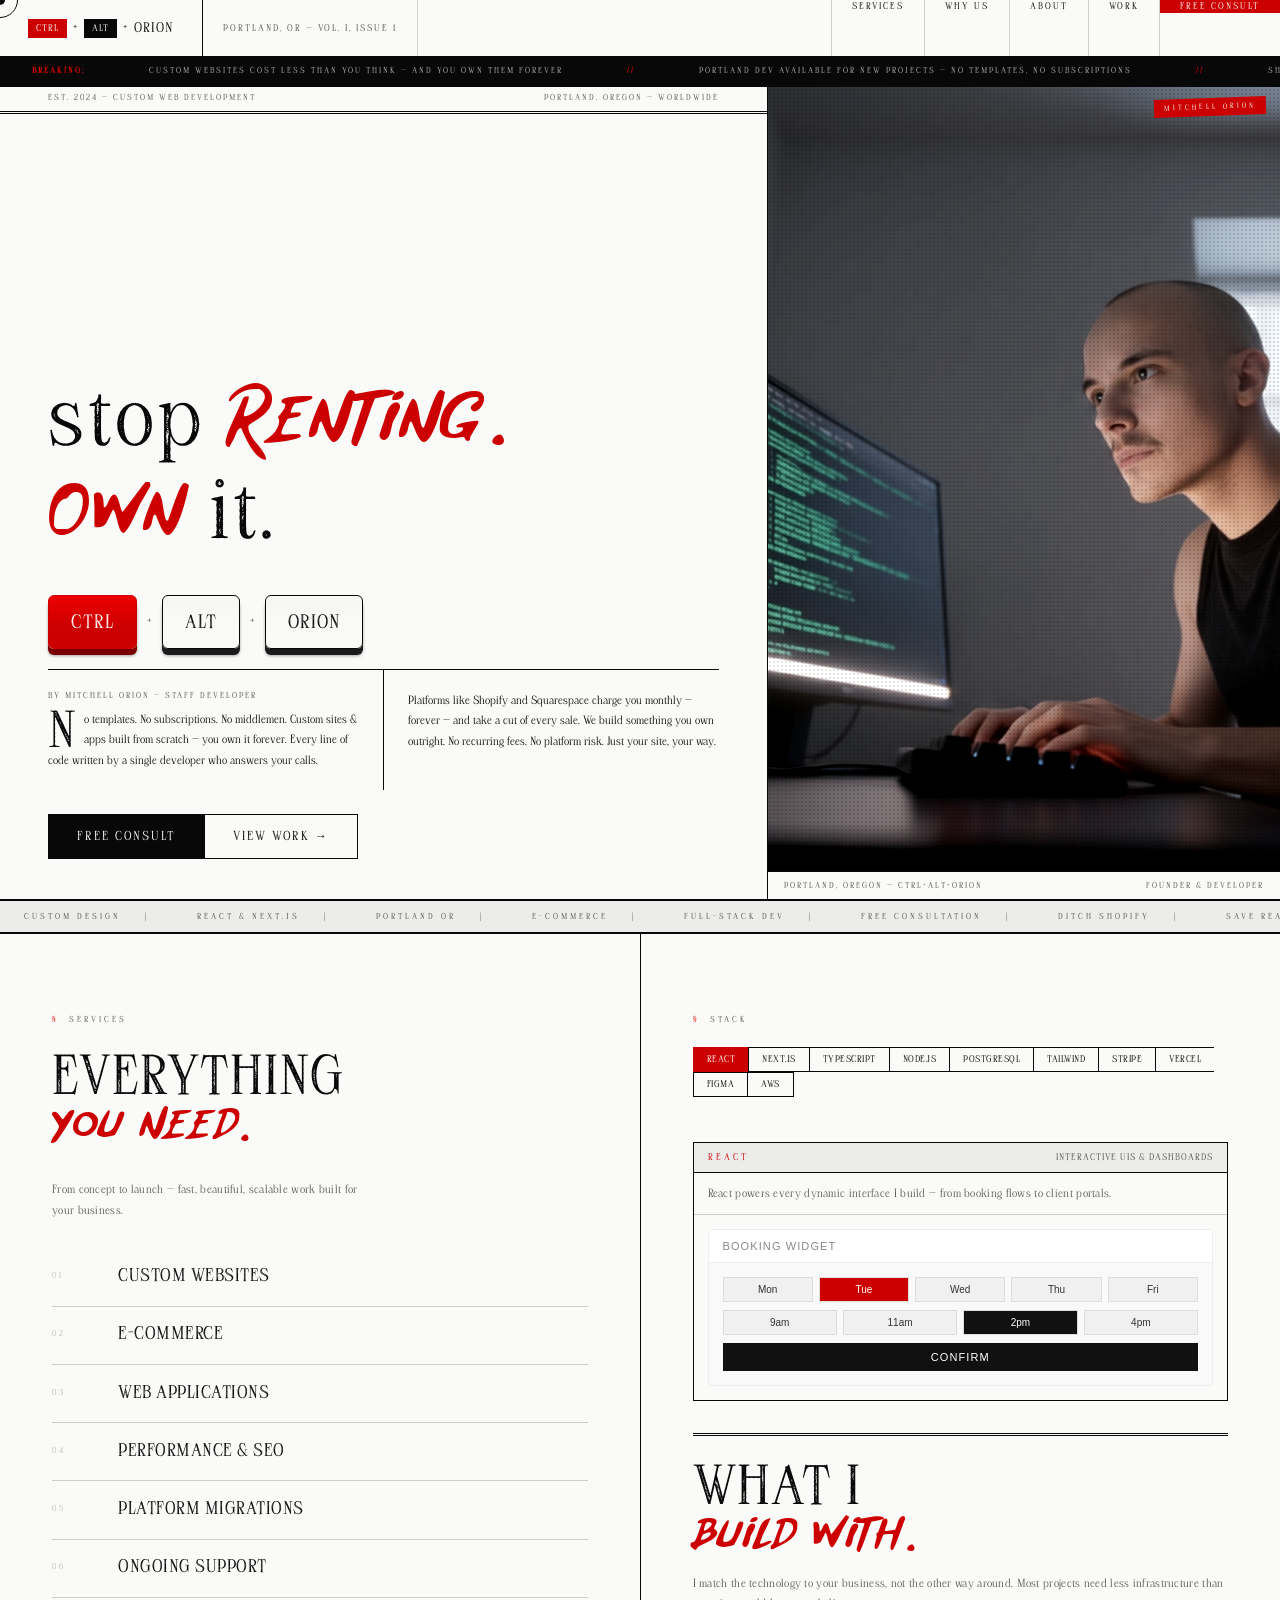
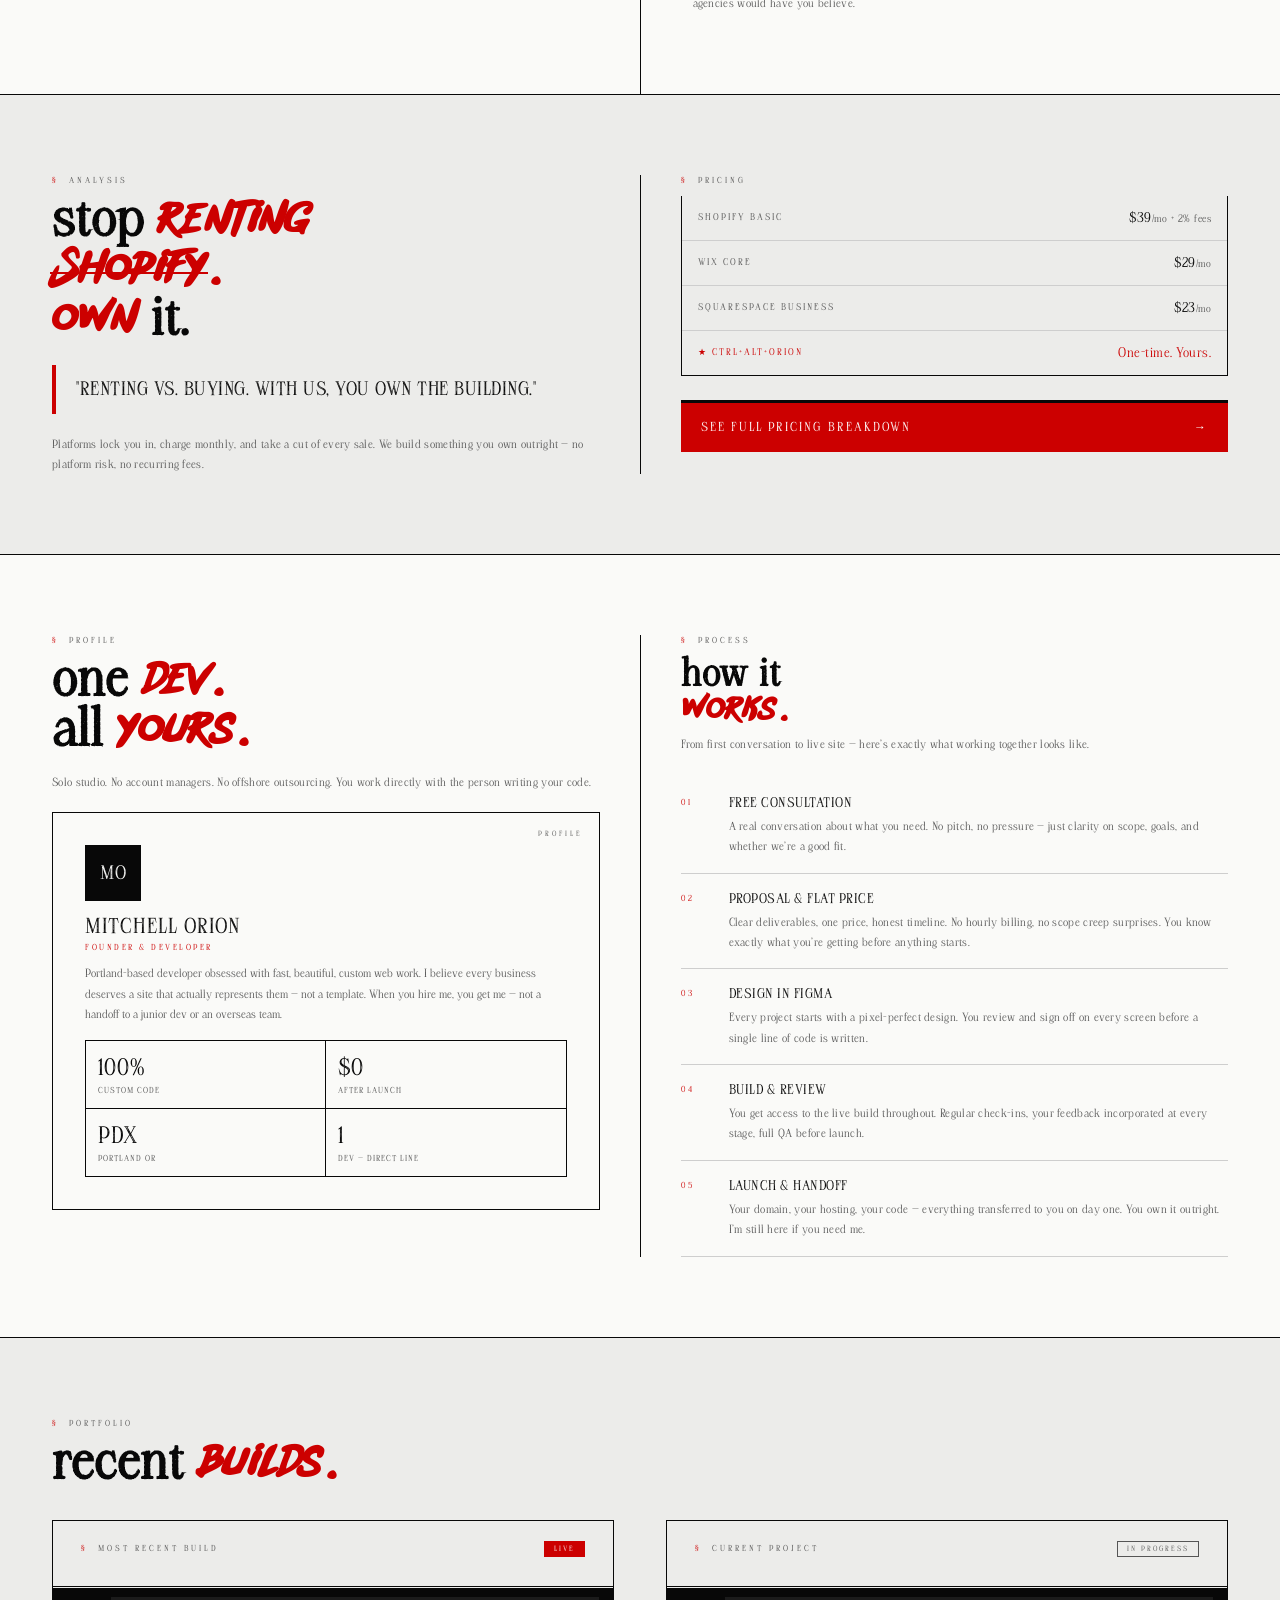
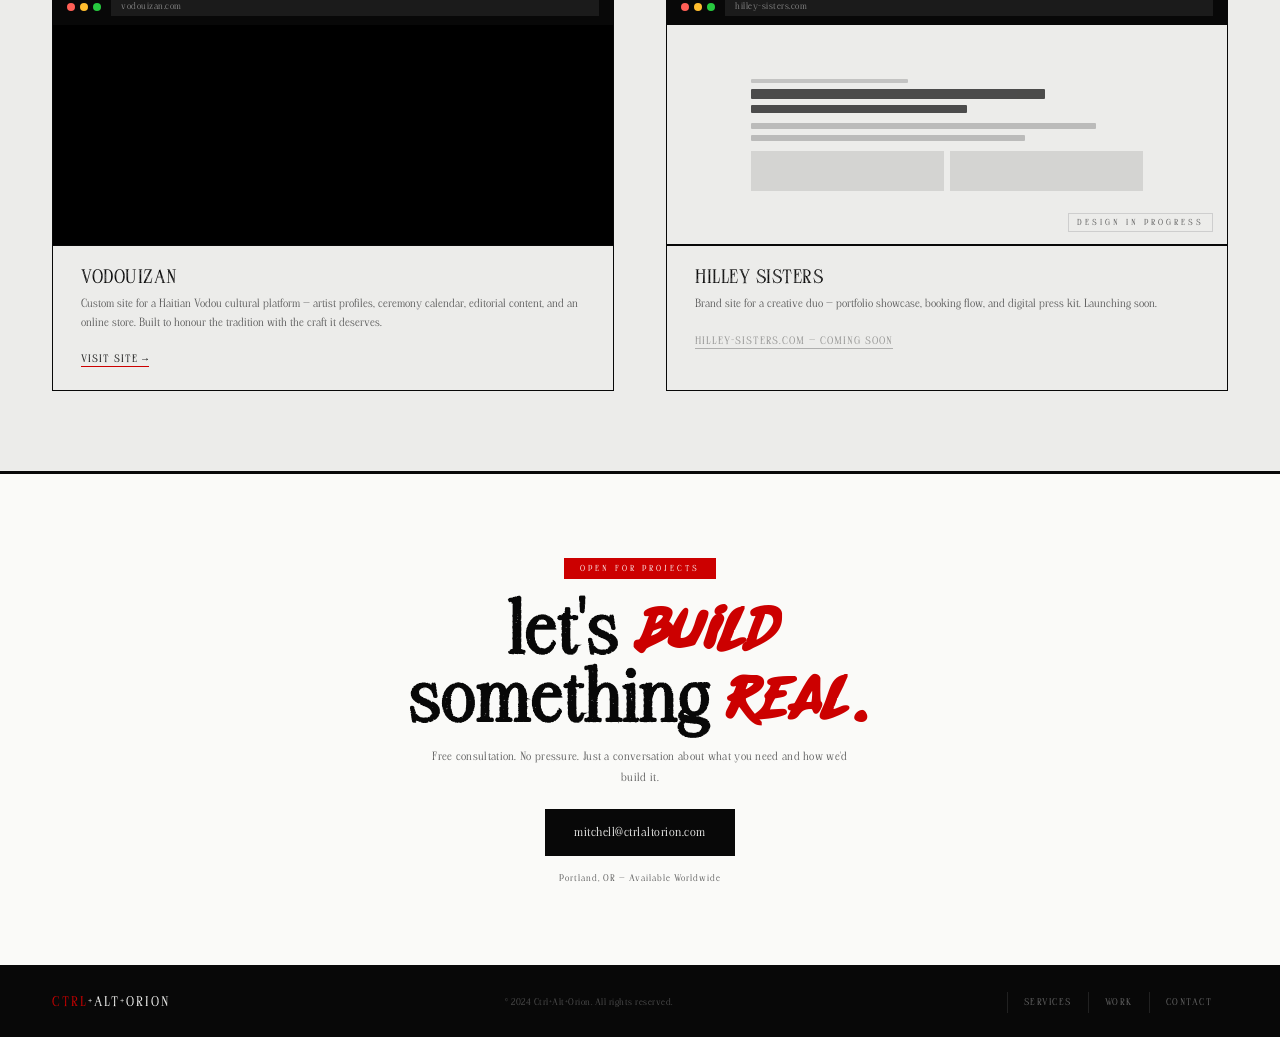
==== commit 772d29dc: "Rename v4d.html to index.html; refine section layouts - Renamed v4d.html → index.html - Changed all " ====
--- a/index.html
+++ b/index.html
@@ -136,11 +136,11 @@
 
 
 /* shared column separator */
-.col-sep{background:var(--ink);width:3px;align-self:stretch;}
+.col-sep{background:var(--ink);width:1px;align-self:stretch;}
 
 /* WHY — two-column editorial */
 #why{background:var(--light);}
-.winn{max-width:1200px;margin:0 auto;display:grid;grid-template-columns:1fr 3px 1fr;gap:0;}
+.winn{display:grid;grid-template-columns:1fr 1px 1fr;gap:0;}
 .wleft{padding-right:40px;}
 .wright{padding-left:40px;}
 .pull-quote{border-left:4px solid var(--red);padding:14px 20px;margin:20px 0;font-family:'ClevonStamp',sans-serif;font-size:18px;line-height:1.15;text-transform:uppercase;letter-spacing:.5px;}
@@ -235,7 +235,7 @@
 
 /* ABOUT */
 #about{background:var(--bg);}
-.ainn{max-width:1200px;margin:0 auto;display:grid;grid-template-columns:1fr 3px 1fr;gap:0;}
+.ainn{display:grid;grid-template-columns:1fr 1px 1fr;gap:0;}
 .acard{border:var(--border-ink);padding:32px;position:relative;margin-right:40px;overflow:hidden;}
 .acard::before{content:'PROFILE';position:absolute;top:16px;right:16px;font-size:7px;letter-spacing:3px;color:var(--muted);text-transform:uppercase;}
 .avtr{width:56px;height:56px;background:var(--ink);display:flex;align-items:center;justify-content:center;font-family:'ClevonStamp',sans-serif;font-size:18px;color:var(--bg);margin-bottom:12px;letter-spacing:1px;}
@@ -254,7 +254,7 @@
 
 /* WORK */
 #work{background:var(--light);}
-.whdr{max-width:1200px;margin:0 auto 32px;}
+.whdr{margin-bottom:32px;}
 .wgrid{display:grid;grid-template-columns:repeat(auto-fit,minmax(420px,1fr));gap:0;max-width:1200px;margin:0 auto;border:var(--border-ink);}
 .wcard{overflow:hidden;cursor:pointer;border-right:var(--border-ink);}
 .wcard:hover .bprev{filter:grayscale(0%);}
@@ -377,11 +377,11 @@
 .proc-title{font-family:'ClevonStamp',sans-serif;font-size:13px;letter-spacing:.5px;text-transform:uppercase;color:var(--ink);margin-bottom:4px;}
 .proc-desc{font-size:11px;color:var(--muted);line-height:1.85;letter-spacing:.3px;}
 /* work editorial split */
-.work-split{display:grid;grid-template-columns:1fr 3px 1fr;gap:0;max-width:1200px;margin:0 auto;border:var(--border-ink);}
-.work-col{display:flex;flex-direction:column;overflow:hidden;}
+.work-split{display:grid;grid-template-columns:1fr 52px 1fr;gap:0;}
+.work-col{display:flex;flex-direction:column;overflow:hidden;border:var(--border-ink);}
 .work-col-hdr{padding:20px 28px;border-bottom:3px double var(--ink);display:flex;align-items:baseline;justify-content:space-between;gap:12px;}
 .work-col-hdr .slabel{margin-bottom:0;}
-.work-split .col-sep{background:var(--ink);width:3px;}
+.work-split .col-sep{background:transparent;width:52px;}
 .wcard-inner{padding:0;}
 .wcard-inner .bbar{background:var(--ink);}
 .wcard-inner .winfo{padding:22px 28px;border-top:var(--border-ink);}
@@ -644,7 +644,7 @@
 </section>
 
 <section id="work" class="sec">
-  <div class="whdr" style="max-width:1200px;margin:0 auto 32px;"><div class="slabel rv">Portfolio</div><h2 class="stitle rv d1">recent <em>builds.</em></h2></div>
+  <div class="whdr"><div class="slabel rv">Portfolio</div><h2 class="stitle rv d1">recent <em>builds.</em></h2></div>
   <div class="work-split rv">
 
     <!-- LEFT: most recent live build -->
@@ -959,6 +959,10 @@
 const io=new IntersectionObserver(en=>{en.forEach(e=>{if(e.isIntersecting)e.target.classList.add('vis');});},{threshold:.12});
 document.querySelectorAll('.rv').forEach(el=>io.observe(el));
 
+/* auto-select React on load */
+const reactTag = document.querySelector('#services .tag');
+if (reactTag) showStack(reactTag, 'React');
+
 /* ── PRICING WIDGET ── */
 const PM_ADDONS=[
   {id:'seo',name:'SEO optimization',price:75},
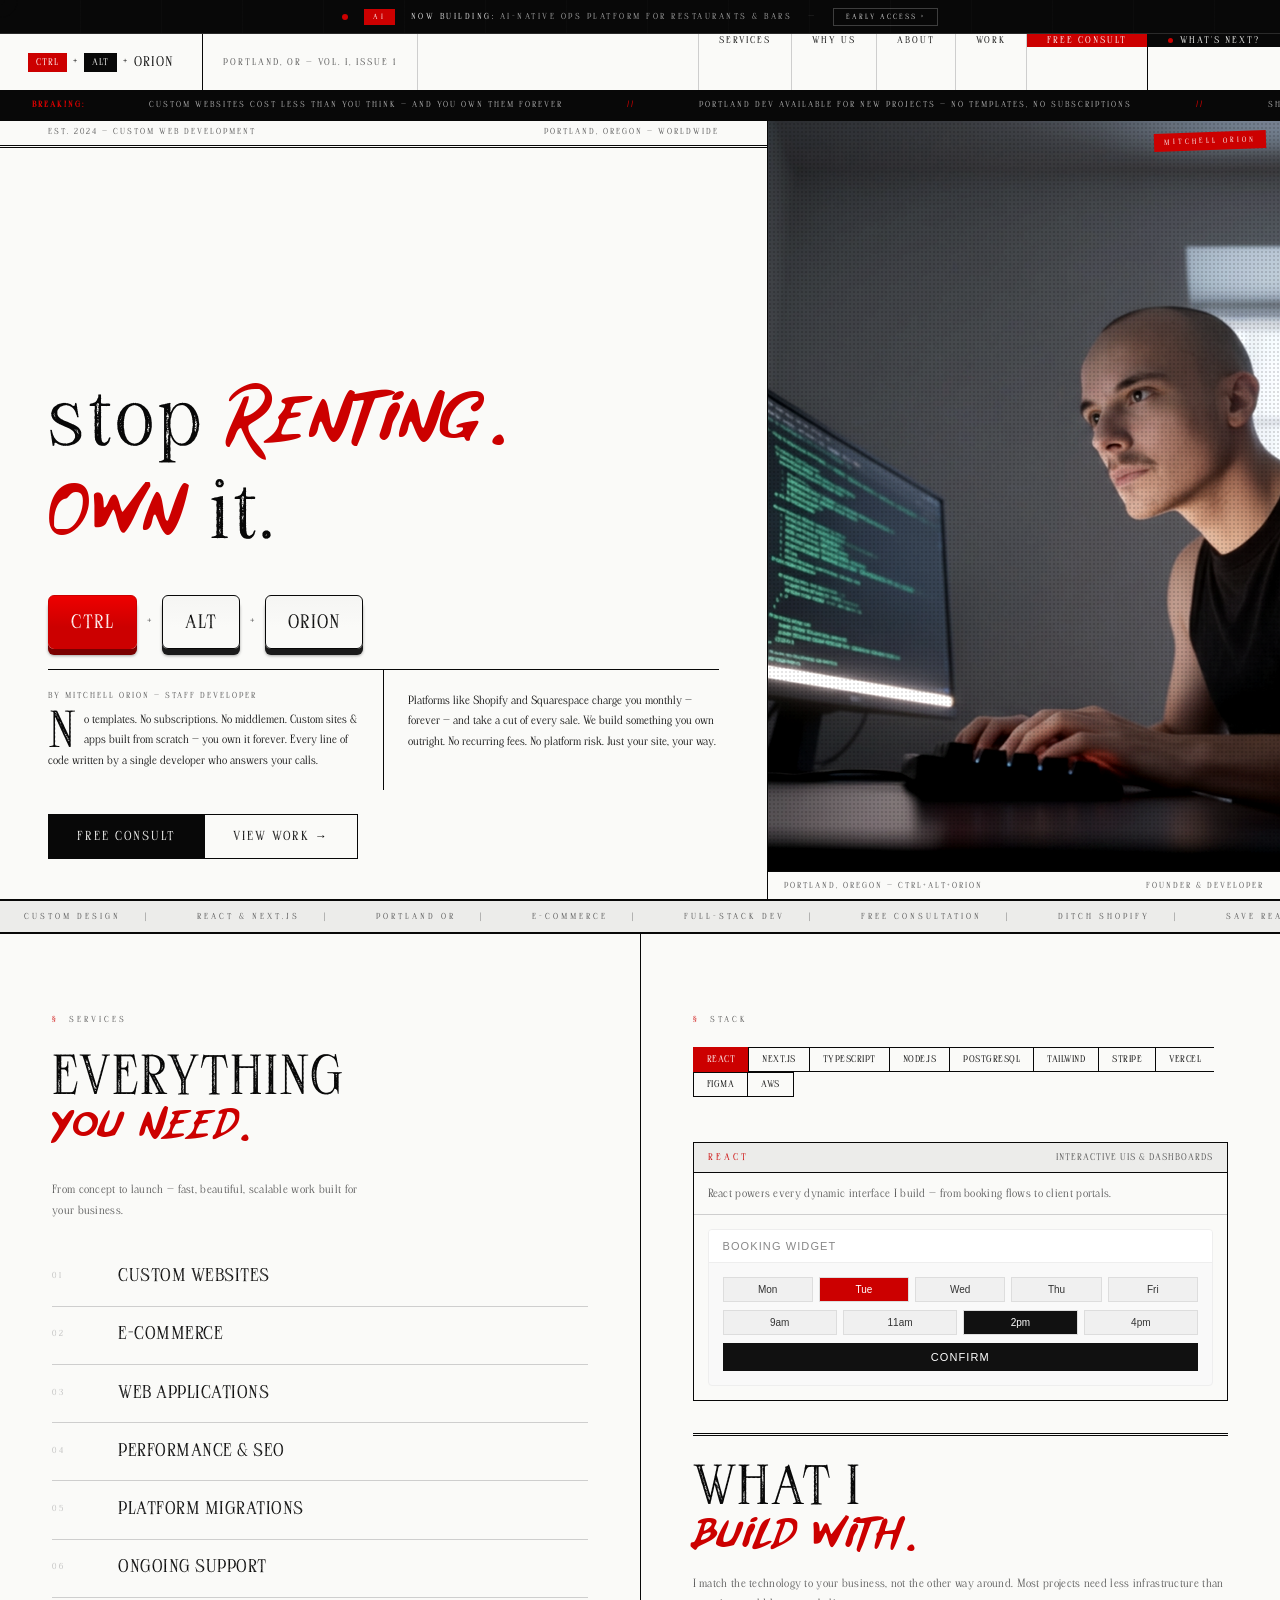
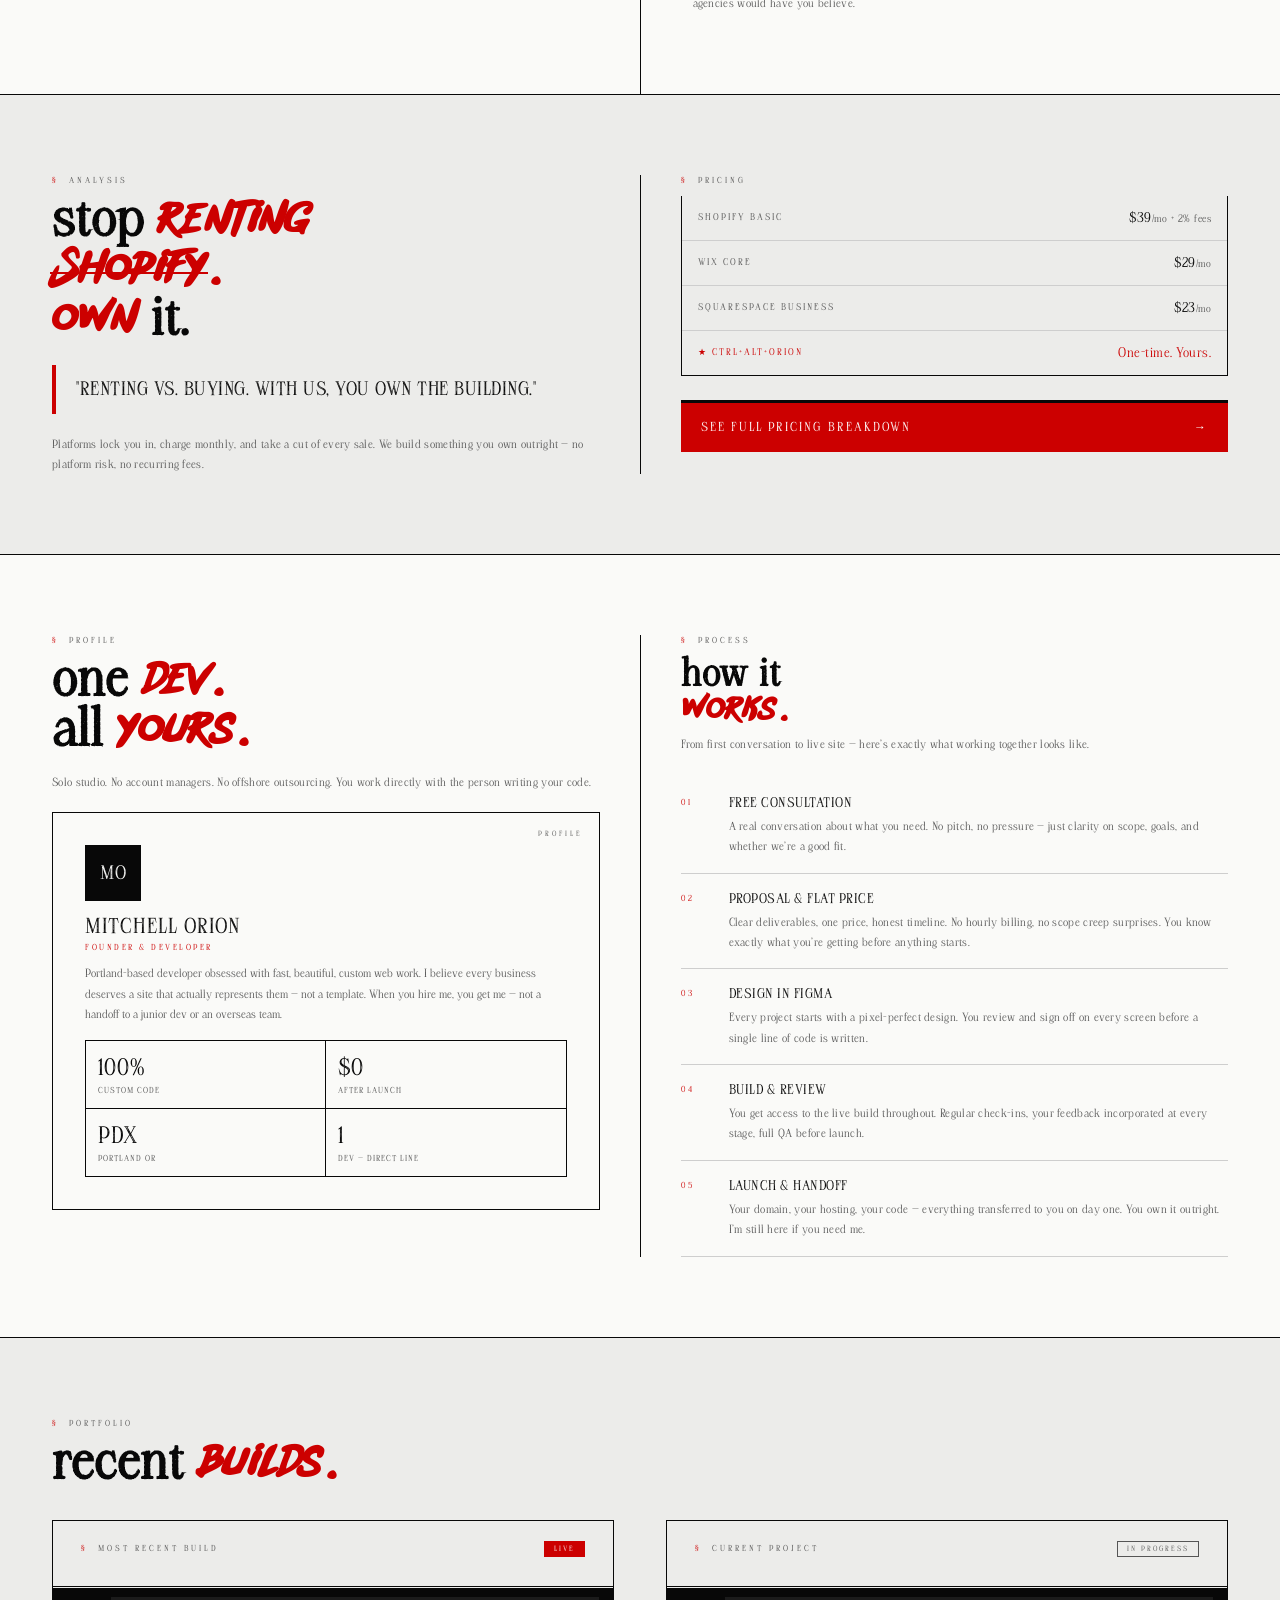
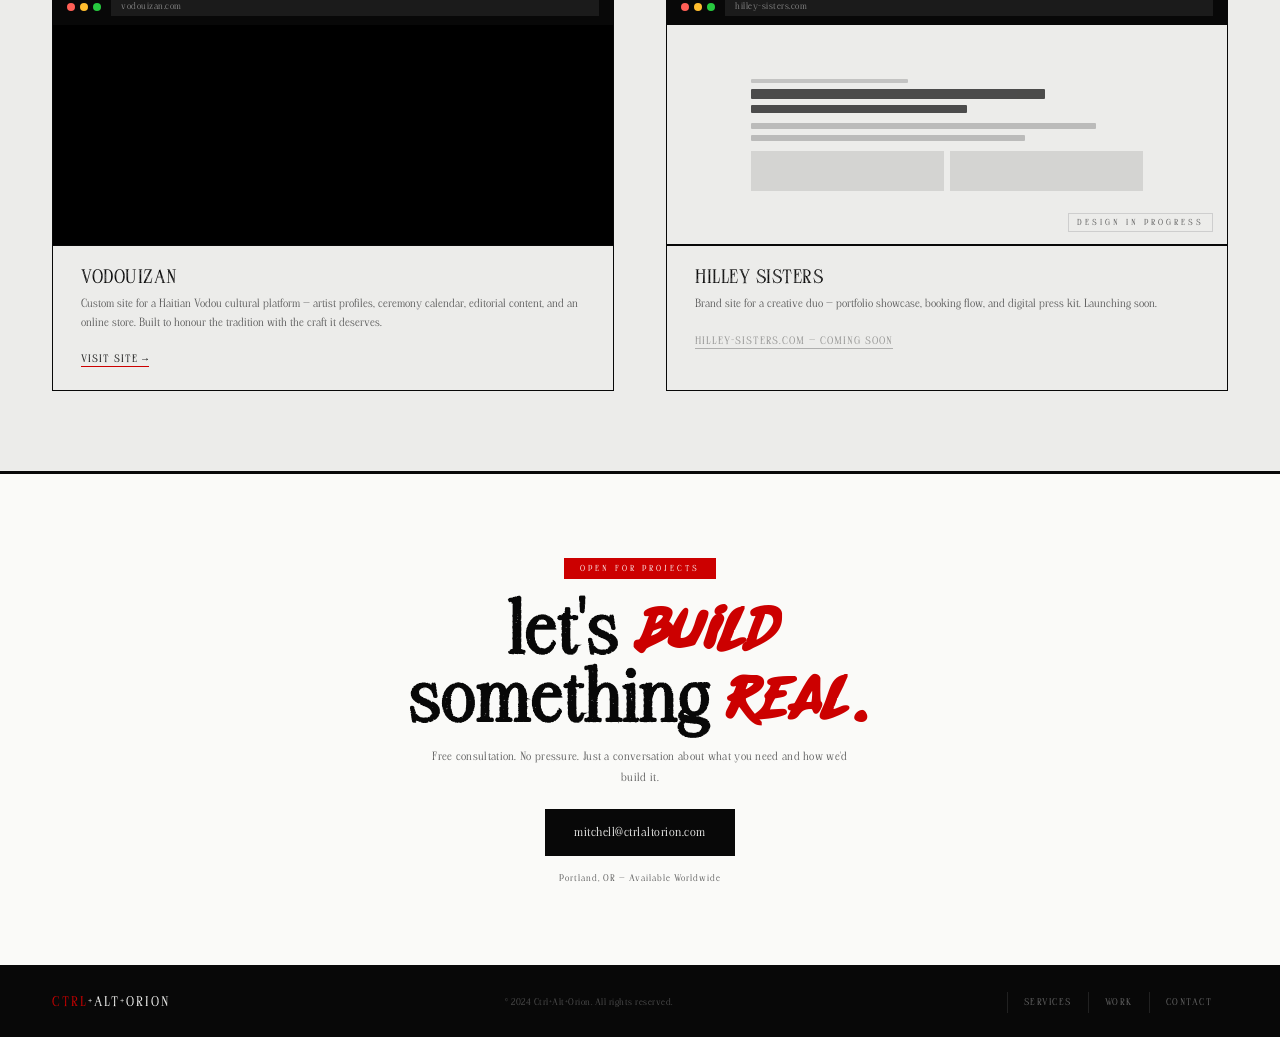
==== commit db9a8d9b: "feat: add AI platform teaser — announcement bar, What's Next nav link, and /ai page - Add fixed AI a" ====
--- a/index.html
+++ b/index.html
@@ -2,7 +2,7 @@
 <html lang="en">
 <head>
 <meta charset="UTF-8"/><meta name="viewport" content="width=device-width,initial-scale=1.0"/>
-<title>Ctrl+Alt+Orion — Broadsheet</title>
+<title>Ctrl+Alt+Orion</title>
 <style>
 @import url("webfonts/Relaxe/stylesheet.css");
 @import url("webfonts/Helvena_Black/stylesheet.css");
@@ -51,6 +51,23 @@
 @keyframes blink{0%,100%{opacity:1}50%{opacity:0}}
 /* newsprint noise */
 @keyframes noise{0%{background-position:0 0}100%{background-position:100% 100%}}
+
+/* AI ANNOUNCEMENT BAR */
+.ai-bar{display:flex;align-items:center;justify-content:center;gap:16px;height:34px;background:var(--ink);border-bottom:1px solid #2a2a2a;font-family:'ClevonStamp',monospace;font-size:8px;letter-spacing:3px;text-transform:uppercase;overflow:hidden;position:relative;}
+.ai-bar::before{content:'';position:absolute;inset:0;background:repeating-linear-gradient(90deg,transparent,transparent 80px,rgba(255,255,255,.015) 80px,rgba(255,255,255,.015) 81px);pointer-events:none;}
+.ai-bar-badge{background:var(--red);color:#fff;padding:3px 9px;font-size:7px;letter-spacing:3px;font-family:'ClevonStamp',monospace;flex-shrink:0;}
+.ai-bar-text{color:rgba(255,255,255,.65);letter-spacing:2.5px;font-size:8px;}
+.ai-bar-text strong{color:rgba(255,255,255,.92);font-weight:normal;}
+.ai-bar-cta{display:inline-flex;align-items:center;gap:6px;border:1px solid rgba(255,255,255,.22);color:rgba(255,255,255,.85);padding:3px 12px;font-size:7px;letter-spacing:2px;text-decoration:none;text-transform:uppercase;font-family:'ClevonStamp',monospace;flex-shrink:0;transition:background .12s,border-color .12s,color .12s;}
+.ai-bar-cta:hover{background:var(--red);border-color:var(--red);color:#fff;}
+.ai-bar-divider{color:rgba(255,255,255,.2);font-size:10px;}
+.ai-dot{width:6px;height:6px;background:var(--red);border-radius:50%;flex-shrink:0;animation:blink 1.4s ease-in-out infinite;}
+
+/* NAV link — AI variant */
+.nav-links a.ai-link{color:var(--bg);background:var(--ink);letter-spacing:2px;gap:7px;}
+.nav-links a.ai-link::before{content:'';display:inline-block;width:5px;height:5px;background:var(--red);border-radius:50%;flex-shrink:0;animation:blink 1.4s ease-in-out infinite;}
+.nav-links a.ai-link:hover{background:var(--red);}
+.nav-links li.ai-li{border-left:var(--border-ink);}
 
 /* NAV — masthead */
 #nav{position:fixed;inset:0 0 auto 0;z-index:200;background:var(--bg);border-bottom:3px solid var(--ink);}
@@ -79,7 +96,7 @@
 #mmenu a:hover{background:var(--light);}
 
 /* HERO — broadsheet layout */
-#hero{min-height:100vh;display:grid;grid-template-columns:1fr 40%;position:relative;overflow:hidden;padding-top:84px;border-bottom:var(--border-ink);}
+#hero{min-height:100vh;display:grid;grid-template-columns:1fr 40%;position:relative;overflow:hidden;padding-top:118px;border-bottom:var(--border-ink);}
 .hero-left{display:grid;grid-template-rows:auto 1fr;border-right:var(--border-ink);}
 .hero-col1{padding:40px 48px;display:flex;flex-direction:column;justify-content:flex-end;}
 .edition-bar{display:flex;align-items:center;justify-content:space-between;padding:8px 48px;border-bottom:3px double var(--ink);background:var(--bg);}
@@ -306,7 +323,9 @@
   .hero-right{display:none;}
   #hero{grid-template-columns:1fr;}
   .hero-left{display:block;}
-  .hero-col1{padding:80px 24px 40px;}
+  .hero-col1{padding:114px 24px 40px;}
+  .ai-bar-text{display:none;}
+  .ai-bar-divider{display:none;}
   .edition-bar{padding:8px 24px;}
   .col-rule{grid-template-columns:1fr;}
   .col1{border-right:none;border-bottom:var(--border-ink);padding-right:0;padding-bottom:20px;margin-bottom:20px;}
@@ -415,9 +434,19 @@
   <a href="#about" onclick="cm()">About</a>
   <a href="#work" onclick="cm()">Work</a>
   <a href="#contact" onclick="cm()">Free Consult</a>
+  <a href="/ai" onclick="cm()" style="color:var(--red);display:flex;align-items:center;gap:12px;">
+    <span style="width:7px;height:7px;background:var(--red);border-radius:50%;flex-shrink:0;display:inline-block;animation:blink 1.4s ease-in-out infinite;"></span>What's Next?
+  </a>
 </div>
 
 <nav id="nav">
+  <div class="ai-bar">
+    <div class="ai-dot"></div>
+    <span class="ai-bar-badge">AI</span>
+    <span class="ai-bar-text"><strong>Now Building:</strong> AI-Native Ops Platform for Restaurants &amp; Bars</span>
+    <span class="ai-bar-divider">&mdash;</span>
+    <a href="/ai" class="ai-bar-cta">Early Access &rsaquo;</a>
+  </div>
   <div class="nav-top">
     <a class="nav-logo" href="#">
       <span class="nkm c">CTRL</span>+<span class="nkm">ALT</span>+<span>ORION</span>
@@ -429,6 +458,7 @@
       <li><a href="#about">About</a></li>
       <li><a href="#work">Work</a></li>
       <li><a href="#contact" class="cta">Free Consult</a></li>
+      <li class="ai-li"><a href="/ai" class="ai-link">What's Next?</a></li>
     </ul>
     <button id="nav-toggle" onclick="tm()"><span></span><span></span><span></span></button>
   </div>
@@ -437,9 +467,11 @@
       <span class="tick red">BREAKING:</span><span class="tick">Custom websites cost less than you think &mdash; and you own them forever</span>
       <span class="tick red">//</span><span class="tick">Portland dev available for new projects &mdash; no templates, no subscriptions</span>
       <span class="tick red">//</span><span class="tick">Shopify fees eating your margins? There's a better way</span>
+      <span class="tick red">// AI //</span><span class="tick">Tip-out automation for restaurants &mdash; end-of-shift math handled by AI, disputes resolved in plain English</span>
       <span class="tick red">//</span><span class="tick">BREAKING:</span><span class="tick">Custom websites cost less than you think &mdash; and you own them forever</span>
       <span class="tick red">//</span><span class="tick">Portland dev available for new projects &mdash; no templates, no subscriptions</span>
       <span class="tick red">//</span><span class="tick">Shopify fees eating your margins? There's a better way</span>
+      <span class="tick red">// AI //</span><span class="tick">Tip-out automation for restaurants &mdash; end-of-shift math handled by AI, disputes resolved in plain English</span>
     </div>
   </div>
 </nav>
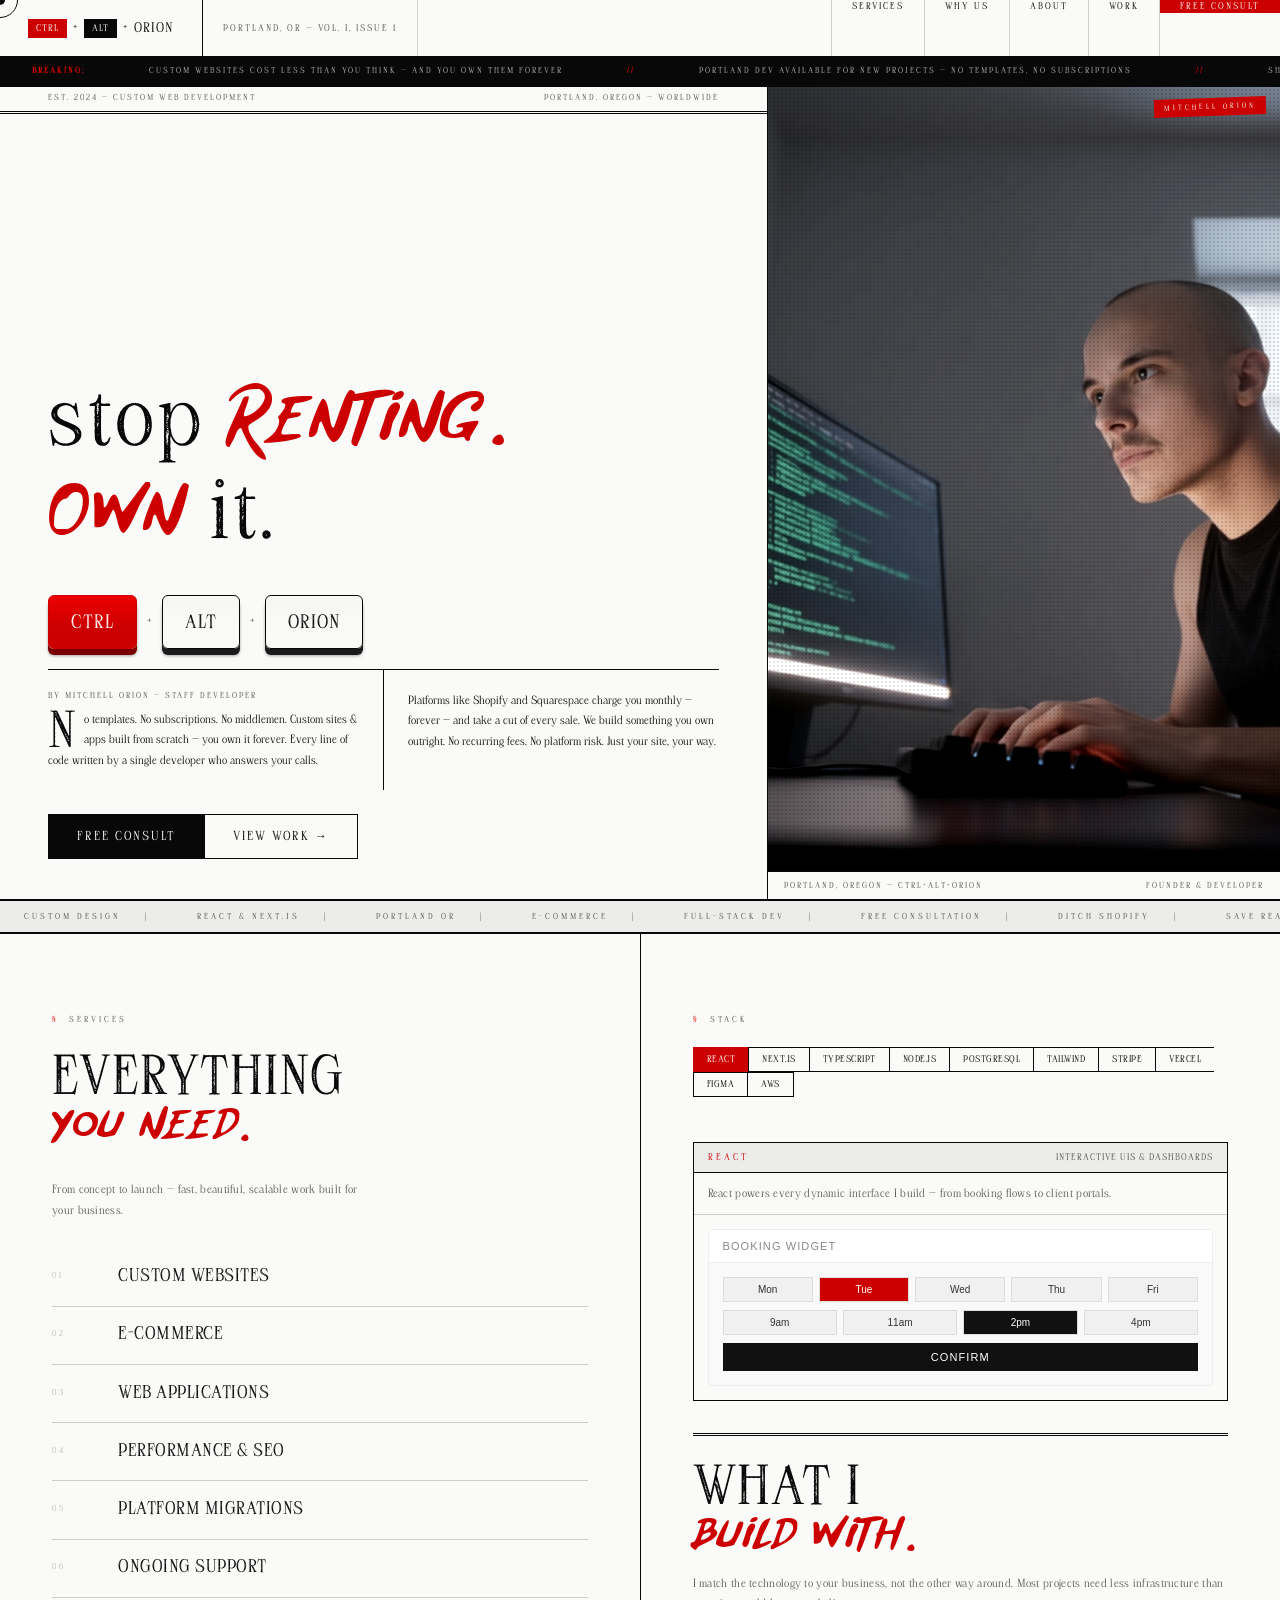
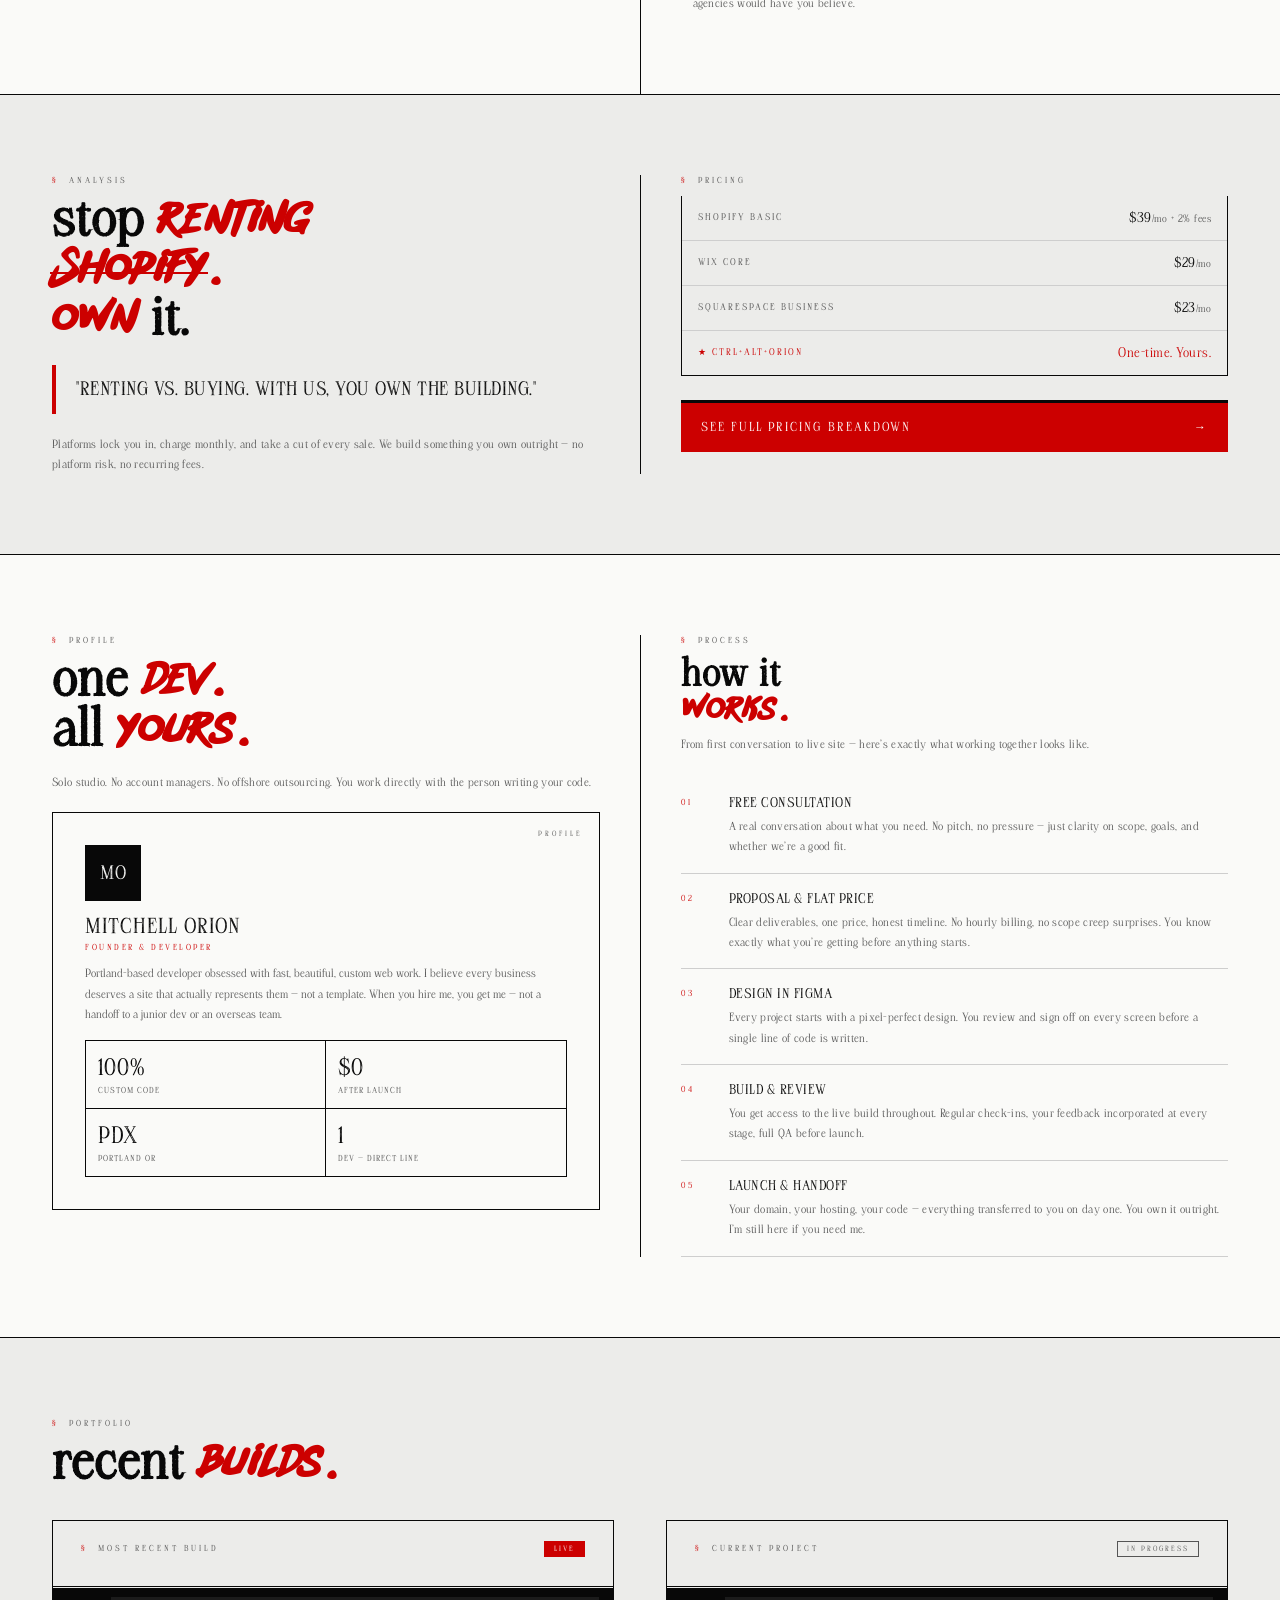
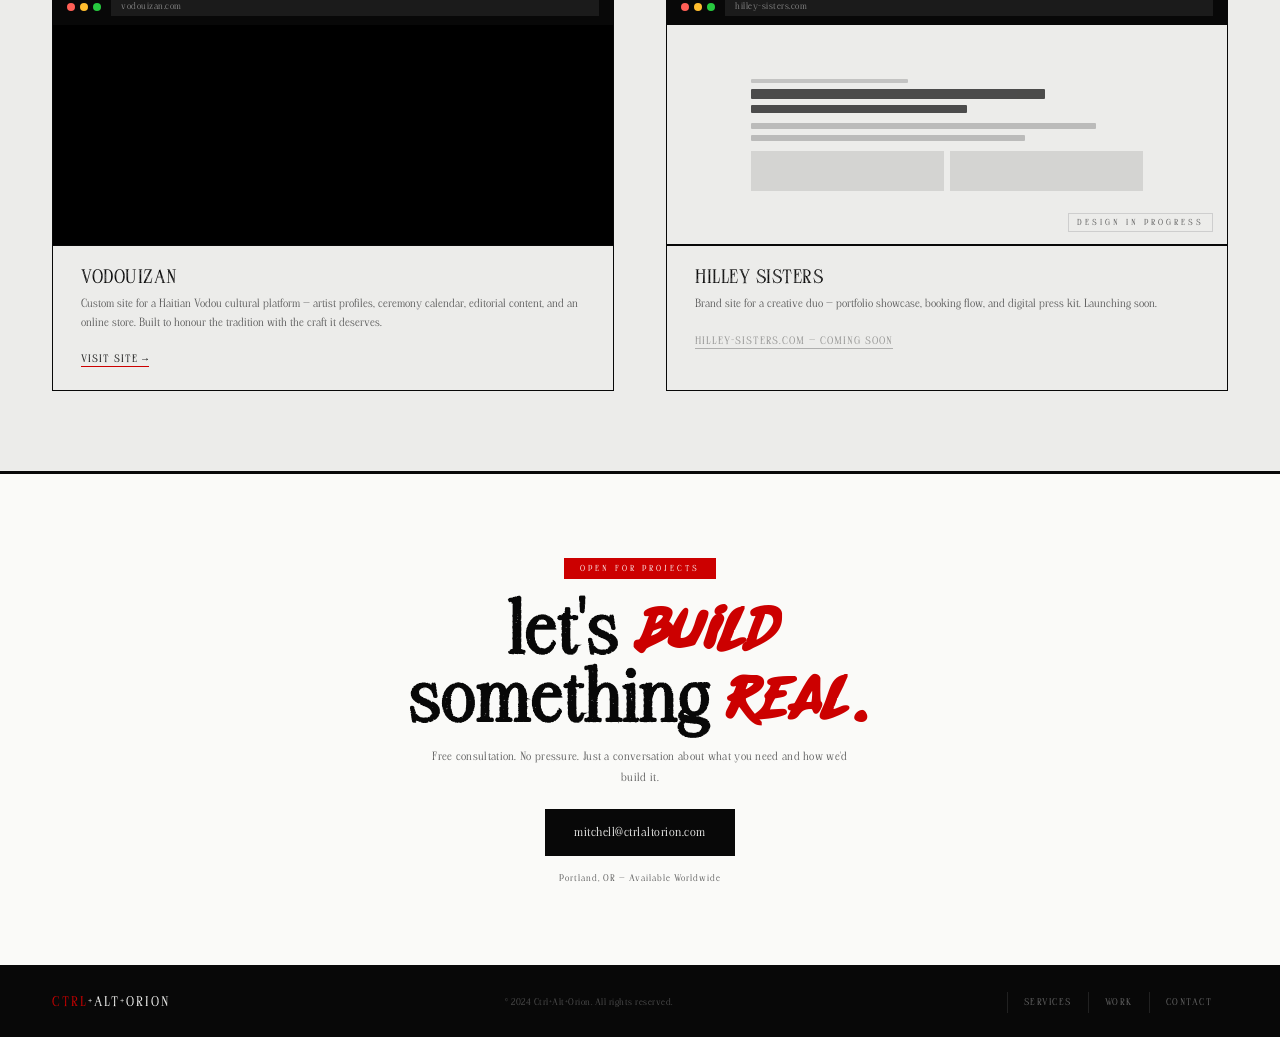
==== commit 4da8619b: "remove AI restaurant platform teaser from main site Strips the AI announcement bar, What's Next nav " ====
--- a/index.html
+++ b/index.html
@@ -52,22 +52,6 @@
 /* newsprint noise */
 @keyframes noise{0%{background-position:0 0}100%{background-position:100% 100%}}
 
-/* AI ANNOUNCEMENT BAR */
-.ai-bar{display:flex;align-items:center;justify-content:center;gap:16px;height:34px;background:var(--ink);border-bottom:1px solid #2a2a2a;font-family:'ClevonStamp',monospace;font-size:8px;letter-spacing:3px;text-transform:uppercase;overflow:hidden;position:relative;}
-.ai-bar::before{content:'';position:absolute;inset:0;background:repeating-linear-gradient(90deg,transparent,transparent 80px,rgba(255,255,255,.015) 80px,rgba(255,255,255,.015) 81px);pointer-events:none;}
-.ai-bar-badge{background:var(--red);color:#fff;padding:3px 9px;font-size:7px;letter-spacing:3px;font-family:'ClevonStamp',monospace;flex-shrink:0;}
-.ai-bar-text{color:rgba(255,255,255,.65);letter-spacing:2.5px;font-size:8px;}
-.ai-bar-text strong{color:rgba(255,255,255,.92);font-weight:normal;}
-.ai-bar-cta{display:inline-flex;align-items:center;gap:6px;border:1px solid rgba(255,255,255,.22);color:rgba(255,255,255,.85);padding:3px 12px;font-size:7px;letter-spacing:2px;text-decoration:none;text-transform:uppercase;font-family:'ClevonStamp',monospace;flex-shrink:0;transition:background .12s,border-color .12s,color .12s;}
-.ai-bar-cta:hover{background:var(--red);border-color:var(--red);color:#fff;}
-.ai-bar-divider{color:rgba(255,255,255,.2);font-size:10px;}
-.ai-dot{width:6px;height:6px;background:var(--red);border-radius:50%;flex-shrink:0;animation:blink 1.4s ease-in-out infinite;}
-
-/* NAV link — AI variant */
-.nav-links a.ai-link{color:var(--bg);background:var(--ink);letter-spacing:2px;gap:7px;}
-.nav-links a.ai-link::before{content:'';display:inline-block;width:5px;height:5px;background:var(--red);border-radius:50%;flex-shrink:0;animation:blink 1.4s ease-in-out infinite;}
-.nav-links a.ai-link:hover{background:var(--red);}
-.nav-links li.ai-li{border-left:var(--border-ink);}
 
 /* NAV — masthead */
 #nav{position:fixed;inset:0 0 auto 0;z-index:200;background:var(--bg);border-bottom:3px solid var(--ink);}
@@ -96,7 +80,7 @@
 #mmenu a:hover{background:var(--light);}
 
 /* HERO — broadsheet layout */
-#hero{min-height:100vh;display:grid;grid-template-columns:1fr 40%;position:relative;overflow:hidden;padding-top:118px;border-bottom:var(--border-ink);}
+#hero{min-height:100vh;display:grid;grid-template-columns:1fr 40%;position:relative;overflow:hidden;padding-top:84px;border-bottom:var(--border-ink);}
 .hero-left{display:grid;grid-template-rows:auto 1fr;border-right:var(--border-ink);}
 .hero-col1{padding:40px 48px;display:flex;flex-direction:column;justify-content:flex-end;}
 .edition-bar{display:flex;align-items:center;justify-content:space-between;padding:8px 48px;border-bottom:3px double var(--ink);background:var(--bg);}
@@ -323,9 +307,7 @@
   .hero-right{display:none;}
   #hero{grid-template-columns:1fr;}
   .hero-left{display:block;}
-  .hero-col1{padding:114px 24px 40px;}
-  .ai-bar-text{display:none;}
-  .ai-bar-divider{display:none;}
+  .hero-col1{padding:80px 24px 40px;}
   .edition-bar{padding:8px 24px;}
   .col-rule{grid-template-columns:1fr;}
   .col1{border-right:none;border-bottom:var(--border-ink);padding-right:0;padding-bottom:20px;margin-bottom:20px;}
@@ -434,19 +416,9 @@
   <a href="#about" onclick="cm()">About</a>
   <a href="#work" onclick="cm()">Work</a>
   <a href="#contact" onclick="cm()">Free Consult</a>
-  <a href="/ai" onclick="cm()" style="color:var(--red);display:flex;align-items:center;gap:12px;">
-    <span style="width:7px;height:7px;background:var(--red);border-radius:50%;flex-shrink:0;display:inline-block;animation:blink 1.4s ease-in-out infinite;"></span>What's Next?
-  </a>
 </div>
 
 <nav id="nav">
-  <div class="ai-bar">
-    <div class="ai-dot"></div>
-    <span class="ai-bar-badge">AI</span>
-    <span class="ai-bar-text"><strong>Now Building:</strong> AI-Native Ops Platform for Restaurants &amp; Bars</span>
-    <span class="ai-bar-divider">&mdash;</span>
-    <a href="/ai" class="ai-bar-cta">Early Access &rsaquo;</a>
-  </div>
   <div class="nav-top">
     <a class="nav-logo" href="#">
       <span class="nkm c">CTRL</span>+<span class="nkm">ALT</span>+<span>ORION</span>
@@ -458,7 +430,6 @@
       <li><a href="#about">About</a></li>
       <li><a href="#work">Work</a></li>
       <li><a href="#contact" class="cta">Free Consult</a></li>
-      <li class="ai-li"><a href="/ai" class="ai-link">What's Next?</a></li>
     </ul>
     <button id="nav-toggle" onclick="tm()"><span></span><span></span><span></span></button>
   </div>
@@ -467,11 +438,9 @@
       <span class="tick red">BREAKING:</span><span class="tick">Custom websites cost less than you think &mdash; and you own them forever</span>
       <span class="tick red">//</span><span class="tick">Portland dev available for new projects &mdash; no templates, no subscriptions</span>
       <span class="tick red">//</span><span class="tick">Shopify fees eating your margins? There's a better way</span>
-      <span class="tick red">// AI //</span><span class="tick">Tip-out automation for restaurants &mdash; end-of-shift math handled by AI, disputes resolved in plain English</span>
       <span class="tick red">//</span><span class="tick">BREAKING:</span><span class="tick">Custom websites cost less than you think &mdash; and you own them forever</span>
       <span class="tick red">//</span><span class="tick">Portland dev available for new projects &mdash; no templates, no subscriptions</span>
       <span class="tick red">//</span><span class="tick">Shopify fees eating your margins? There's a better way</span>
-      <span class="tick red">// AI //</span><span class="tick">Tip-out automation for restaurants &mdash; end-of-shift math handled by AI, disputes resolved in plain English</span>
     </div>
   </div>
 </nav>
